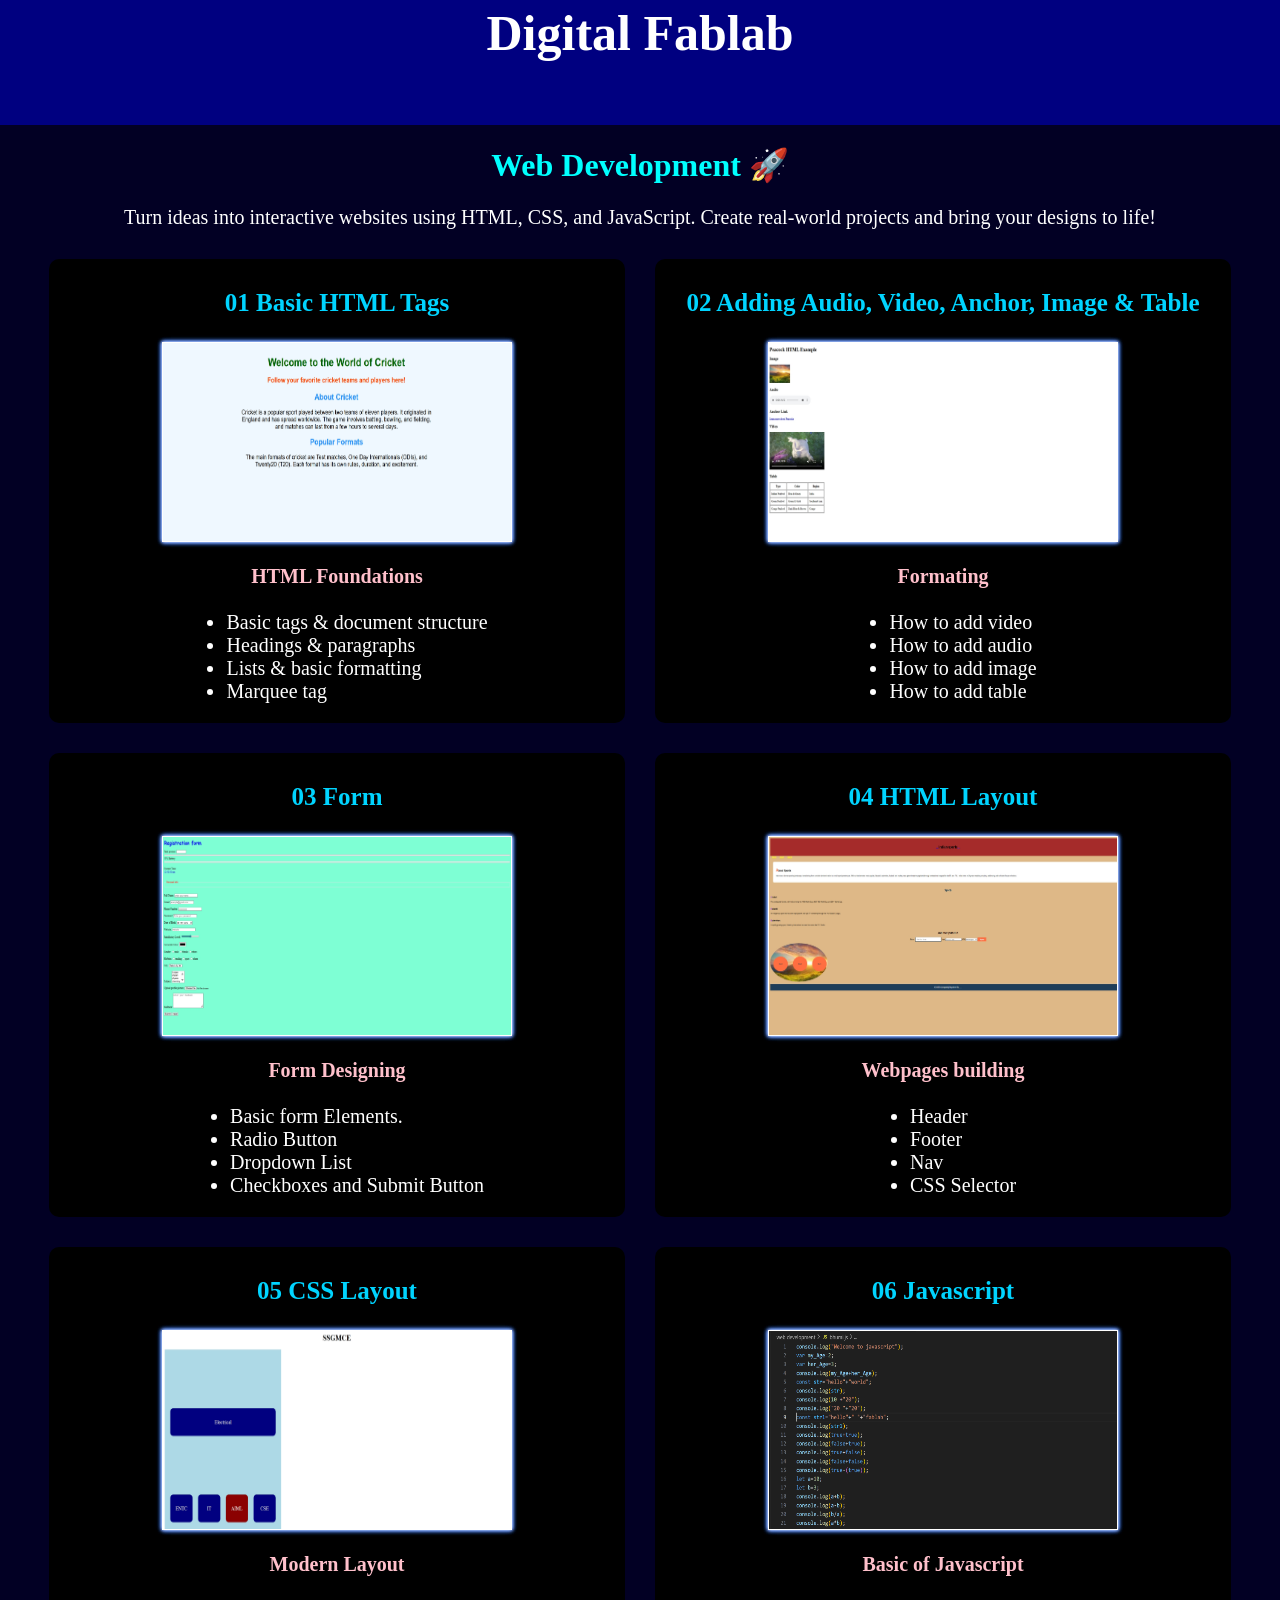
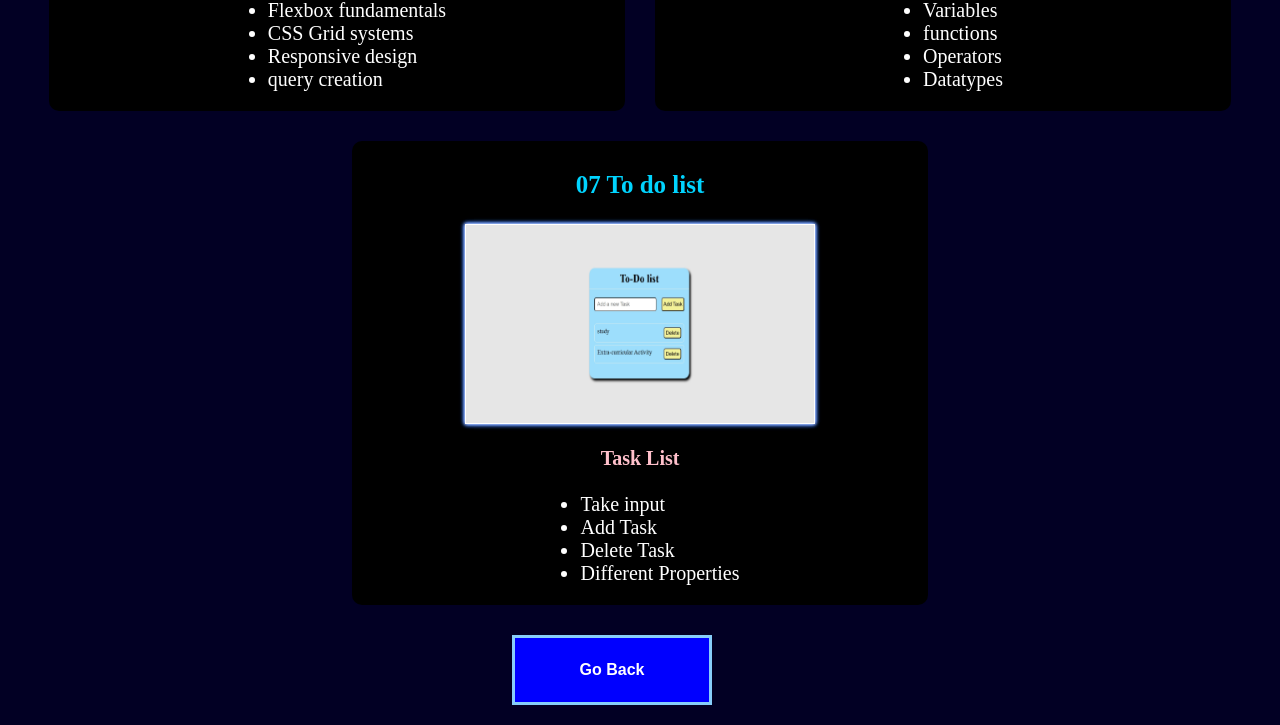
==== mywebsec.html @ 26ac4cfe "Add files via upload" ====
<!DOCTYPE html>
<html lang="en">
<head>
  <title></title>
  <style>
        html,body{
            height: auto;
            overflow-y: auto;
            margin: 0;
            padding: 0;
        }
    </style>
  <link href="./style.css" rel="stylesheet">
</head>
<body>

  <div class="digfab">
   <h1 id="y"> Digital Fablab</h1>
  </div>



 
   <h1 id="webdev"> Web Development 🚀</h1> 
   <p class="pardev">Turn ideas into interactive websites using HTML, CSS, and JavaScript.
Create real-world projects and bring your designs to life!</p>
<div class="badabox">
  <div class="chhotobox">
    <h1>01 Basic HTML Tags</h1>
    <img src="./photos/pro1.jpeg">
    <h2>HTML Foundations</h2>
    <ul>
        
         <li>Basic tags & document structure</li>
        <li>Headings & paragraphs</li> 
        <li>Lists & basic formatting</li>
        <li>Marquee tag</li>

    </ul>

  </div>
  <div class="chhotobox">
    <h1>02 Adding Audio, Video, Anchor, Image & Table</h1>
    <img src="./photos/pro2.jpeg">
    <h2>Formating</h2>
    <ul>
        
         <li>How to add video</li>
        <li>How to add audio</li> 
        <li>How to add image</li>
        <li>How to add table</li>

    </ul>

  </div>
  <div class="chhotobox">
    <h1>03 Form</h1>
    <img src="./photos/pro3.jpeg">
    <h2>Form Designing</h2>
    <ul>
        
         <li>Basic form Elements.</li>
        <li>Radio Button</li> 
        <li>Dropdown List</li>
        <li>Checkboxes and Submit Button</li>

    </ul>
  </div>
  <div class="chhotobox">
   <h1>04 HTML Layout</h1>
    <img src="./photos/pro4.jpeg">
    <h2>Webpages building</h2>
    <ul>
        
         <li>Header</li>
        <li>Footer</li> 
        <li>Nav</li>
        <li>CSS Selector</li>

    </ul>
  </div>
  <div class="chhotobox">
    <h1>05 CSS Layout</h1>
    <img src="./photos/pro5.jpeg">
    <h2>Modern Layout</h2>
    <ul>
        <li>Flexbox fundamentals</li>
          <li>CSS Grid systems</li>
          <li> Responsive design</li>
           <li> query creation</li>

    </ul>
  </div>
  <div class="chhotobox"><h1>06 Javascript</h1>
    <img src="./photos/pro6.png">
    <h2>Basic of Javascript</h2>
    <ul>
        
         <li>Variables</li>
        <li>functions</li> 
        <li>Operators</li>
        <li>Datatypes</li>

    </ul></div>
  <div class="chhotobox">
    <h1>07 To do list</h1>
    <img src="./photos/pro7.jpeg">
    <h2>Task List</h2>
    <ul>
        
         <li>Take input</li>
        <li>Add Task</li> 
        <li>Delete Task</li>
        <li>Different Properties</li>

    </ul>
  </div>
</div>



  <button class="goBackBtn" onclick="history.back()">Go Back</button>
  <script src="./script.js"></script>

</body>
</html>
---- style.css ----
*{
    font-family: Poppins;
}


body {

    align-items: center;
    justify-content: center;
    background-color:#020024;
    height: auto;

}
  

.welcome{
    height: 100%;
    width: 100%;
    margin-bottom: 30px;
}
 #welcome-text{
    font-size: 70px;
    font-weight: 900;
    text-align:center ;
    background: linear-gradient(to right, red, blue);
    color: transparent;
    -webkit-background-clip: text;
    -webkit-text-fill-color: transparent;
    transition: all 0.5s ease;
    transform: translateY(-30px);

 }
 #welcome-text{
    animation: twirlIn 1.5s ease-out forwards;

 }
 #welcome-text{
    transform: scale(1.05);
 }

@keyframes twirlIn {
    0%{
        opacity:0;
        transform:rotate(-180deg)scale(0.5);
    }
    60%{
        transform:rotate(15deg)scale(1.05);
    }
    100%{
        opacity:1;
        transform:rotate(0deg)scale(1);
    }
    
}


h2{
    color: white;
    text-align: center;
    margin-top:4px;
    font-size: 32px;
}


@keyframes anime {
    100%{
        text-shadow: 0 0 60px rgba(21, 0 ,255, 0.457);
    }
}

.btnsec{
    display: flex;
    justify-content: center;
    align-items: center;
    align-content: center;
    gap: 50%;
}
.btn{
    margin-top: 9px;
    padding: 10px 20px;
    background-color:blue;
    font-weight: 600;
    color: #fff;
    transition: all ease 0.2s;
    font-family: sans-serif;
    font-size: 1rem;
    cursor: pointer;
    border:0.2rem solid lightskyblue ;
}
.btn:active{
    scale: 0.9;
}
.btnsec button:hover{
    border:0.1rem solid white;
    background-color: transparent;
   
    box-shadow:
     0 0 .2rem #fff, inset 0 0 0.2rem #fff ,0 0 2rem #3877FF,
     inset 0 0 0.3rem #fff, inset 0 0 0.2rem #fff ,0 0 .4rem #3877FF,
     0 0 .4rem #3877FF , inset 0 0 .4rem #3877FF ;
}
html{
    scroll-behavior: smooth;
    
}
.home-box{
    max-width:1200px;
    background: #111;
    padding: 0px;
    border-radius: 10px;
    box-shadow: 0 0 25px rgba(0, 170, 255, 0.3 );
    margin-top: 0;
    margin-bottom:-20px;
    height: fit-content;
    margin-left: 9px;
    margin-right: 9px;

}


.navbar{
    display: flex;
    justify-content:left;
    align-items: flex-start;
    padding:15px 50px;
    background-color: #070443;
    color: white;
    border-radius: 12px;
    box-shadow: 0 4px 15px rgba(0, 0, 0 ,0.3);
}
.navbar a{
    color: #fff;
    text-decoration: none;
    margin-left: 20px;
    font-weight: 600;
    transition: 0.3s;
    font-size: 20px; 
    position: relative;
    
}
.navbar a:hover{
    color: #00ffff;
    transform: scale(1.1);
}
.navbar a::after{
    content: "";
    position: absolute;
    background: #fff;
    width: 100%;
    height: .1rem;
    left: 0;
    bottom: -5px;
    transform: scaleX(0);
    transform-origin: bottom right;
    transition: transform 0.5s;
}
.navbar a:hover::after{
    transform: scaleX(1);
    transform-origin:bottom left ;
}


#msite{
    display: none;
}
.container{
    min-height: 100vh;
    width: 98%;
    display: flex;
    flex-direction: row-reverse;
    margin-left: 10px;
    margin-right: 20px;
    margin-bottom: 0%;
    
    
}
.left,.right{
    height:90vh;
    display: flex;
    align-items: center;
    flex-direction: row-reverse;
}
.left{
  background-color: #020024; 
   width:80%;
   padding-left: 3rem;
}
.right{
    background-color: darkblue;
   width:80%
}
.icons{
    color: #bbb;
    font-size:1.7rem;
    display: flex;
    flex-direction: column;
    justify-content: center;
    align-items: center;
    gap: 3rem;
    
}


.icons:hover{
    color: #00f0ff;
}
.icons .fa-brands:hover{
    cursor: pointer;
    color:blue;
    background-color: transparent;
}
#main{
    font-size: 80px;
    font-weight: 900;
    background: linear-gradient(to right, red, blue);
    color: transparent;
    -webkit-background-clip: text;
    -webkit-text-fill-color: transparent;
    text-shadow: 0 0 60px rgba(255,0,0,0.457);
    animation: anime 1s infinite alternate;
}
.content {
    margin-left:4rem ;
    display: flex;
    justify-content: right;
    flex-direction: column;
    align-items: flex-start;
    margin-bottom:0;
    padding: 0;
    margin-top: 0;
    line-height: 0.7;
    margin-right:25%;
}
#texthello{
    font-size: 40px;
    color:lightskyblue;
    animation: floatGlow 1s infinite ease-in-out;
}
@keyframes floatGlow{
    0%{
        transform: translateY(0);
        text-shadow: 0 0 5px #00f0ff;
    }
    50%{
       transform: translateY(-15px);
        text-shadow: 0 0 15px #00f0ff; 
    }
    100%{
        transform: translateY(0);
        text-shadow: 0 0 5px #00f0ff;
    }
}

#nametext{
    color: #fff;
    font-size: 1.1rem;
    line-height: 1.8rem;

}
.btncont{
    display: flex;
    flex-direction: row;
    justify-content: space-between;
    margin-right: 32px;
}


.right{
    display: flex;
    background: linear-gradient( to left, navy , #262525 70%);
    width: 30%;

}
.design .circle{
  aspect-ratio: 1;
  position: absolute;
  border-radius: 50%;
  top:55%;
  left: 72%;
  transform: translate(-50%,-50%);
}
.circle:nth-child(1){
    background:linear-gradient(90deg, transparent 36%, #262525 74%);
    width: 30rem;


}
.circle:nth-child(2){
    background-image:url("./photos/images.jpg");
    width : 22rem;
    background-size: 100%;
    background-repeat: no-repeat;
    border:0.1rem solid white;
    box-shadow:
     0 0 1rem #fff, inset 0 0 1rem #fff ,0 0 2rem #3877FF,
     inset 0 0 1rem #fff, inset 0 0 1rem #fff ,0 0 2rem #3877FF,
     0 0 4rem #3877FF , inset 0 0 4rem #3877FF ;
    
}
.my h2{
    color: #ff69b4;
}
.about-box{
    max-width: 1000px;
    margin: auto;
    background: #111;
    padding: 40px;
    border-radius: 20px;
    box-shadow: 0 0 25px rgba(0, 170, 255, 0.3 );

}
#about{
    padding: 50px;
}
#abt{
    color: aqua;
    text-align: center;
    font-size: 40px;
    margin-bottom: 30px;
}
.flx{
    display: flex;
    align-items: flex-start;
    justify-content: space-between;
    flex-wrap: wrap;
    gap: 10px;
    flex-direction: row;
    width: 100%;
}
.my{
    flex: 1;
    color: #fff;
    text-align: left;
    display: flex;
    align-items: flex-start;
    flex-direction: column;
    width:80%;
}
.avif{
    flex: 1;
    display: flex;
    justify-content: flex-start;
    width: 20%;
}
.avif img{
    width: 300px;
    height:300px ;
    border-radius: 50%;
    object-fit: cover;
    border: 5px solid #00aaff;
    box-shadow: 
    0 0 20px #00aaff
    0 0 40px rgba(0, 170, 255, 0.5);
    margin-top: 2px;
    margin-left: 40px;

}
.avif img:hover{
     border:0.1rem solid white;
    box-shadow:
     0 0 .2rem #fff, inset 0 0 0.2rem #fff ,0 0 2rem #3877FF,
     inset 0 0 0.3rem #fff, inset 0 0 0.2rem #fff ,0 0 .4rem #3877FF,
     0 0 .4rem #3877FF , inset 0 0 .4rem #3877FF ;
}
.skill10{
    text-align: start;
}
.skill10 button{
    color: #fff;
    background-color: navy;
    font-size: 15px;
    border-color: lightskyblue;
}
.skill10 button:hover{
    border:0.1rem solid white;
    background-color: transparent;
   
    box-shadow:
     0 0 .2rem #fff, inset 0 0 0.2rem #fff ,0 0 2rem #3877FF,
     inset 0 0 0.3rem #fff, inset 0 0 0.2rem #fff ,0 0 .4rem #3877FF,
     0 0 .4rem #3877FF , inset 0 0 .4rem #3877FF ;
}
    
    




.edu-box{

    max-width: 1000px;
    margin: auto;
    background: #111;
    padding: 40px;
    border-radius: 20px;
    box-shadow: 0 0 25px rgba(0, 170, 255, 0.3 );
    display: flex;
    flex-direction: column;

}
#education{
    color: white;
}
.year{
    color: pink;
    margin-top: 2rem;
}
.content p{
    color: #fff;
    margin-top: .5rem;
}
.content h3{
    color: #00ffff;
}
.edu{
    color: #00ffff;
}

.pro-box{
    max-width: 1000px;
    margin: auto;
    background: #111;
    padding: 40px;
    border-radius: 20px;
    box-shadow: 0 0 25px rgba(0, 170, 255, 0.3 );
    display: flex;
    flex-direction:column;


}
.mod-box{
    display: flex;
    flex-direction: row;
    flex-wrap: wrap;
    gap: 30px;
    justify-content: center;
    border-color: lightskyblue;

}
.probox h2{
    color:#ff69b4;
}
.probox p{
    color: #bbb;
    text-align: start;
}
.probox h3{
    color: #00aaff;
}
#mp{
    color: #00f0ff;
    text-align: center;
    margin-bottom: 40px;
}
.probox{
    border-radius: 8px;
    padding: 15px;
    width: 250px;
    text-align: center;
    transition: transform 0.3s , box-shadow 0.3s;
    border:0.1rem solid white;
   
}
.probox:hover{
    border:0.1rem solid white;
   
    box-shadow:
     0 0 .5rem #fff, inset 0 0 0.5rem #fff ,0 0 1rem #3877FF,
     inset 0 0 0.5rem #fff, inset 0 0 0.5rem #fff ,0 0 1rem #3877FF,
     0 0 2rem #3877FF , inset 0 0 2rem #3877FF ;
}
.probox img{
    width: 100%;
    height: 120px;
    object-fit: cover;
    border-radius: 10px;
    border-color: lightskyblue;
    margin-bottom: 10px;
}
.box{
    display: flex;
    flex-direction: column;
    gap: 20px;
    
}

.edu-content{
    border-radius: 8px;
    padding: 15px;
    width: 90%;
    text-align: center;
    transition: transform 0.3s , box-shadow 0.3s;
    border:0.1rem solid white;
    
   
}
.edu-content:hover{
    border:0.1rem solid white;
   
    box-shadow:
     0 0 .5rem #fff, inset 0 0 0.5rem #fff ,0 0 1rem #3877FF,
     inset 0 0 0.5rem #fff, inset 0 0 0.5rem #fff ,0 0 1rem #3877FF,
     0 0 2rem #3877FF , inset 0 0 2rem #3877FF ;
}

.mod {
    max-width: 1000px;
    margin: auto;
    background: #111;
    padding: 40px;
    border-radius: 20px;
    box-shadow: 0 0 25px rgba(0, 170, 255, 0.3 );
    display: flex;
    flex-direction:column;
    align-items: center;
    justify-content: center;
}
.btnres{
   margin-top: 9px;
    padding: 10px 20px;
    background-color:blue;
    font-weight: 600;
    color: #fff;
    transition: all ease 0.2s;
    font-family: sans-serif;
    font-size: 1rem;
    cursor: pointer;
    border:0.2rem solid lightskyblue ;
    height: 15px;
    margin-right: 16px;
    margin-left: 16px;
}
.btnres:hover{
    background-color: transparent;
    color: pink;
    border-color: lightskyblue;
    background-color: transparent;
}


.mod h1{
    color: #00ffff;
    font-size: 35px;
}
.mod .line{
    display: flex;
    gap: 40px;
    margin-top: 22px;
    margin-left: 30px;
    margin-right: 30px;
}
.modhead{
    display: flex;
    align-items: center;
    justify-content: center;
}
.boxs{
     border-radius: 8px;
    padding: 15px;
    width: 250px;
    text-align: center;
    transition: transform 0.3s , box-shadow 0.3s;
    border:0.1rem solid white;
    display: flex;
    flex-direction:column;
    align-items: center;
    justify-content: center;

}
.boxs img{
    width: 100%;
    height: 120px;
    object-fit: cover;
    border-radius: 10px;
    border-color: lightskyblue;
    margin-bottom: 10px;
}
.boxs:hover{
     border:0.1rem solid white;
   
    box-shadow:
     0 0 .5rem #fff, inset 0 0 0.5rem #fff ,0 0 1rem #3877FF,
     inset 0 0 0.5rem #fff, inset 0 0 0.5rem #fff ,0 0 1rem #3877FF,
     0 0 2rem #3877FF , inset 0 0 2rem #3877FF ;

}
.boxs h2{
    color: white;
    font-size: 20px;
}

.message{
     max-width: 1000px;
    margin: auto;
    background: #111;
    padding: 40px;
    border-radius: 20px;
    box-shadow: 0 0 25px rgba(0, 170, 255, 0.3 );
    display: flex;
    flex-direction:column;
    align-items: center;
    justify-content: center;

}

.message h2{
    color: #00ffff;

}
.message h3{
    color: white;
    font-size: 20px;
    margin-top:0;
}
.message input{
    margin-bottom: 3px;
    width: 300px;
    height:35px;
}
.message textarea{
    width: 600px;
    height: 80px;
}
.message input:hover{
    border:0.1rem solid white;
    box-shadow:
     0 0 0.3rem #fff, inset 0 0 0.5rem #fff ,0 0 0.5rem #3877FF,
     inset 0 0 0.3rem #fff, inset 0 0 0.3rem #fff ,0 0 .5rem #3877FF,
     0 0 .5rem #3877FF , inset 0 0 .5rem #3877FF ;
}
.message textarea:hover{
    border:0.1rem solid white;
    box-shadow:
     0 0 0.3rem #fff, inset 0 0 0.5rem #fff ,0 0 0.5rem #3877FF,
     inset 0 0 0.3rem #fff, inset 0 0 0.3rem #fff ,0 0 .5rem #3877FF,
     0 0 .5rem #3877FF , inset 0 0 .5rem #3877FF ;
}
.subbtn{
    display: flex;
    gap:10px;
}
.subbtn input{
    padding: 5px 12px;
    font-size: 12px;
    border-radius: 5px;
    cursor: pointer;
}
.subbtn input[type="submit"]{
    background-color:#121038;
    color: aliceblue;
    font-size: 20px;
    border-color: lightskyblue;
}
.subbtn input[type="reset"]{
    background-color: #121038;
    color: aliceblue;
    font-size: 20px;
    border-color: lightskyblue;
}
.subbtn input:hover{
    background-color: #111;
}
.subbtn input:hover{
    background-color: #111;
}
.desec{
    max-width: 1000px;
    margin: auto;
    background: #111;
    padding: 40px;
    border-radius: 20px;
    box-shadow: 0 0 25px rgba(0, 170, 255, 0.3 );
    display: flex;
    flex-direction:column;
    align-items: center;
    justify-content: center;
    margin-top: 20px;
    margin-bottom: 20px;

}
.declar{margin-top: 9px;
    padding: 10px 20px;
    background-color:blue;
    font-weight: 600;
    color: #fff;
    transition: all ease 0.2s;
    font-family: sans-serif;
    font-size: 1rem;
    cursor: pointer;
    border:0.2rem solid lightskyblue ;
    height: 15px;
    margin-right: 16px;
    margin-left: 16px;
}
.declar:hover{
    background-color: transparent;
    color: pink;
    border-color: lightskyblue;
    background-color: transparent;
}



.footer {
  background: linear-gradient(135deg, #000000, #020024, #090979);
  color: white;
  padding: 60px 20px 20px;
  margin-top: 50px;
}

/* 🔥 Main layout */
.footer-container {
  display: flex;
  justify-content: space-between;
  flex-wrap: nowrap;   /* sab ek line me */
  gap: 40px;
}

/* 🔥 Columns */
.footer-box {
  flex: 1;
  min-width: 0;   /* important fix */
  transition: 0.3s;
}

.footer-box:hover {
  transform: translateY(-5px);
}

/* 🔹 Headings */
.footer-box h2 {
  font-size: 26px;
  background: linear-gradient(90deg, #00f2fe, #4facfe);
  -webkit-background-clip: text;
  -webkit-text-fill-color: transparent;
}

.footer-box h3 {
  color: #00f2fe;
  margin-bottom: 15px;
}

/* 🔹 Text */
.footer-box p {
  font-size: 14px;
  color: #ccc;
  line-height: 1.6;
}

/* 🔹 Links */
.footer-box ul {
  list-style: none;
  padding: 0;
}

.footer-box ul li {
  margin: 8px 0;
}

.footer-box ul li a {
  text-decoration: none;
  color: #aaa;
  transition: 0.3s;
}

.footer-box ul li a:hover {
  color: #00f2fe;
  padding-left: 5px;
}

/* 🔥 Icons (bade + hover) */
.social-icons i {
  font-size: 26px;   /* bada size */
  margin-right: 15px;
  transition: 0.3s;
  cursor: pointer;
}

.social-icons i:hover {
  color: #00f2fe;
  transform: scale(1.2);
}

/* 🔹 Bottom */
.footer-bottom {
  text-align: center;
  margin-top: 30px;
  border-top: 1px solid rgba(255,255,255,0.2);
  padding-top: 15px;
  font-size: 14px;
  color: #bbb;
}




.logo{
    width: 200px;
    height: 200px;
    border-radius: 50%;
    object-fit: cover;
    border: 4px solid #00d4ff;
    display: flex;
    margin-left: 40%;
    margin-right: 50%;
}
.logo img{
    width: 100%;
    height: 100%;
    object-fit: cover;
    display: block;
    margin: auto;
}
.lodoimg{
    display: flex;
    justify-content: center;
    align-items: center;
    align-content: center;
}





#webSection{
    display: none;
    padding: 40px;
    background-color: #f5f5f5;
    margin-top: 20px;
    text-align: center;
}

#webSection h1{
    color: #333;
    font-size: 32px;
}

#webSection p{
    font-size: 18px;
    color: #555;
}

.boxs h2{
    cursor: pointer;
}
.webbtnmod{
    display: flex;
    justify-content: center;
    align-items: center;
    text-align: center;
}
#exploreBtn{
     margin-top: 8px;
    padding: 10px 20px;
    background-color:blue;
    font-weight: 600;
    color: #fff;
    transition: all ease 0.2s;
    font-family: sans-serif;
    font-size: 1rem;
    cursor: pointer;
    border:0.2rem solid lightskyblue ;
    height: 15px;
    margin-right: 16px;
    margin-left: 16px;
    text-align: center;
    width: 100px;
    height: 50px;
    
}
#exploreBtn:hover{
    background-color: transparent;
    color: pink;
    border-color: lightskyblue;
    background-color: transparent;
}



#moretab{
    margin-top: 8px;
    padding: 10px 20px;
    background-color:blue;
    font-weight: 600;
    color: #fff;
    transition: all ease 0.2s;
    font-family: sans-serif;
    font-size: 1rem;
    cursor: pointer;
    border:0.2rem solid lightskyblue ;
    height: 15px;
    margin-right: 16px;
    margin-left: 16px;
    text-align: center;
    width: 100px;
    height: 50px;
    
}
#moretab:hover{
    background-color: transparent;
    color: pink;
    border-color: lightskyblue;
    background-color: transparent;
    background-color: #090979;
}
.digfab{
    background-color:navy;
    margin:0;
    height:auto;
    width: 100%;
    display: flex;
    justify-content: center;
    align-items: center;
    
}
#y{
    font-size: 50px;
    font-weight: 900;
    text-align:center ;
   background-color: white;
    color: transparent;
    -webkit-background-clip: text;
    -webkit-text-fill-color: transparent;
    transition: all 0.5s ease;
    transform: translateY(-30px);


 }
 .goBackBtn{
     margin-top: 20px;
    padding: 10px 20px;
    background-color:blue;
    font-weight: 600;
    color: #fff;
    transition: all ease 0.2s;
    font-family: sans-serif;
    font-size: 1rem;
    cursor: pointer;
    border:0.2rem solid lightskyblue ;
    height: 15px;
    margin-right: 50%;
    margin-left: 40%;
    text-align: center;
    width: 200px;
    height: 70px;
    display: flex;
    justify-content: center;
    text-align: center;
    align-items: center;
    margin-bottom: 20px;

 }
 .goBackBtn:hover{
    background-color: transparent;
    color: pink;
    border-color: lightskyblue;
    background-color: transparent;
    background-color: #090979;
 }
 #webdev{
    color: #00ffff;
    text-align: center;

 }
 .pardev{
    color: white;
    text-align: center;
    font-size: 20px;

 }





 .badabox {
  display: flex;
  flex-wrap: wrap; /* Boxes ko next line me le aayega */
  gap: 30px;       /* Boxes ke beech gap */
  justify-content: center; /* Center alignment */
  min-height: fit-content;
  flex-direction: row;
  margin-bottom: 30px;
  margin-top: 30px;
}

.chhotobox {
  flex: 0 0 45%;   /* Har box 45% width lega, 2 per line */
  height:auto;
  width: 50%;   /* Box ki height */
  background-color: black;
  color: white;
  display: flex;
  align-items: center;
  justify-content: center;
  font-size: 24px;
  border-radius: 10px;
  transition: transform 0.3s , box-shadow 0.3s;
  flex-direction: column;

}
.chhotobox img{
    width: 350px;
    height: 200px;
    box-sizing: border-box;
    border:0.1rem solid white;
    box-shadow:
     0 0 0.2rem #fff, inset 0 0 0.3rem #fff ,0 0 0.3rem #3877FF,
     inset 0 0 0.2rem #fff, inset 0 0 0.2rem #fff ,0 0 .3rem #3877FF,
     0 0 .3rem #3877FF , inset 0 0 .3rem #3877FF ;

    
}
.chhotobox h1{
    color: #00d4ff;
    font-size: 25px;
    margin-top: 30px;
    margin-bottom: 25px;
}
.chhotobox h2{
    color: pink;
    font-size:20px ;
    margin-top: 23px;
    margin-bottom: 3px;
}
.chhotobox ul{
    font-size: 20px;
}
.chhotobox:hover{
    border:0.1rem solid white;
    box-shadow:
     0 0 0.3rem #fff, inset 0 0 0.5rem #fff ,0 0 0.5rem #3877FF,
     inset 0 0 0.3rem #fff, inset 0 0 0.3rem #fff ,0 0 .5rem #3877FF,
     0 0 .5rem #3877FF , inset 0 0 .5rem #3877FF ;

}
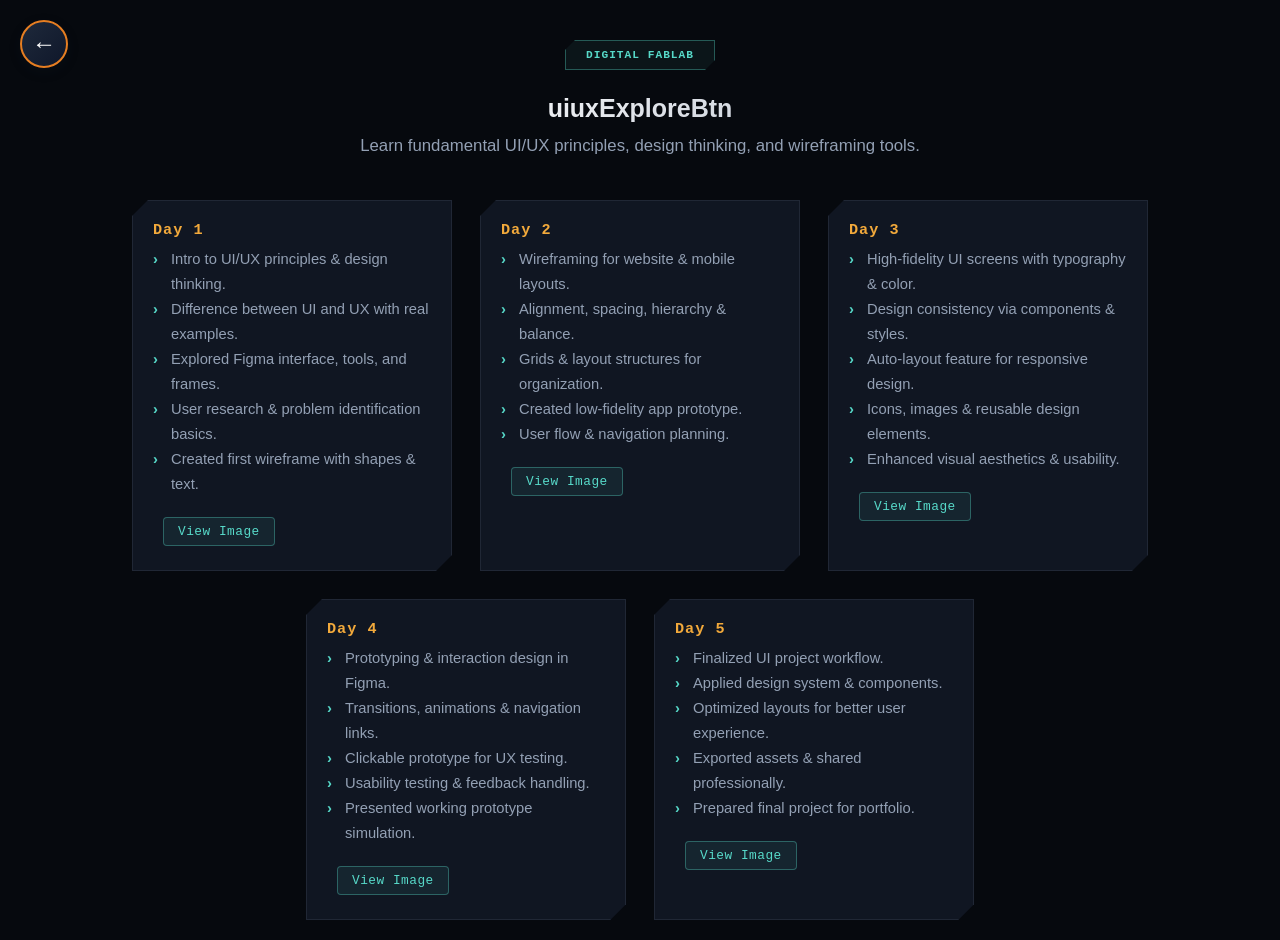
==== commit 87e969f4: "Update mywebsec.html" ====
--- a/mywebsec.html
+++ b/mywebsec.html
@@ -1,14 +1,217 @@
 <!DOCTYPE html>
 <html lang="en">
 <head>
-  <title></title>
-  <style>
-        html,body{
-            height: auto;
-            overflow-y: auto;
-            margin: 0;
-            padding: 0;
-        }
+  <meta charset="UTF-8">
+  <meta name="viewport" content="width=device-width, initial-scale=1.0">
+  <title>Digital Fablab - Web Development</title>
+  <style>.canvas-grid-bg {
+    position: fixed;
+  inset: 0;
+  z-index: -1;
+  background-image:
+    linear-gradient(var(--line) 1px, transparent 1px),
+    linear-gradient(90deg, var(--line) 1px, transparent 1px);
+  background-size: 40px 40px;
+  mask-image: radial-gradient(circle at 50% 20%, black 30%, transparent 75%);
+  -webkit-mask-image: radial-gradient(circle at 50% 20%, black 30%, transparent 75%);
+  opacity: 0.6;
+}
+
+.digfab {
+  max-width: fit-content;
+  margin: 40px auto 0;
+  padding: 8px 20px;
+  border: 1px solid rgba(87, 217, 201, 0.35);
+  background: rgba(87, 217, 201, 0.06);
+  clip-path: polygon(10px 0, 100% 0, 100% calc(100% - 10px), calc(100% - 10px) 100%, 0 100%, 0 10px);
+}
+
+.digfab #y {
+  font-family: var(--font-mono);
+  font-size: 0.70rem;
+  font-weight: 600;
+  letter-spacing: 1px;
+  color: var(--cyan);
+  text-align: center;
+  text-transform: uppercase;
+}
+
+#webdev {
+  font-family: var(--font-display);
+  font-size:25px;
+  text-align: center;
+  margin-top: 24px;
+  background: linear-gradient(135deg, #fff 30%, var(--text-dim));
+  -webkit-background-clip: text;
+  -webkit-text-fill-color: transparent;
+}
+
+.pardev {
+  text-align: center;
+  color: var(--text-dim);
+  margin-top: 10px;
+  margin-bottom: 40px;
+  font-size: 1.05rem;
+}
+
+/* Card grid */
+.badabox {
+  max-width: 1100px;
+  margin: 0 auto 50px;
+  padding: 0 24px;
+  display: flex;
+  flex-wrap: wrap;
+  justify-content: center;
+  gap: 28px;
+}
+
+.chhotobox {
+  flex: 1 1 300px;
+  max-width: 320px;
+  background: var(--panel);
+  border: 1px solid var(--line);
+  padding: 20px;
+  clip-path: polygon(16px 0, 100% 0, 100% calc(100% - 16px), calc(100% - 16px) 100%, 0 100%, 0 16px);
+  transition: transform 0.35s cubic-bezier(0.25, 1, 0.5, 1), box-shadow 0.35s ease, border-color 0.3s ease;
+}
+
+.chhotobox:hover {
+  transform: translateY(-8px);
+  border-color: var(--amber);
+  box-shadow: 0 16px 32px rgba(0, 0, 0, 0.5), 0 0 20px rgba(242, 169, 59, 0.2);
+}
+
+.chhotobox h1 {
+  font-family: var(--font-mono);
+  font-size: 0.95rem !important;
+  color: var(--amber);
+  text-align: left;
+  letter-spacing: 1px;
+  margin-bottom: 6px;
+}
+.chhotobox img{
+width: 310px;
+height: 190px;
+padding: 10px;
+display: flex;
+align-items: center;
+}
+
+/* NEW: hide image by default, only show when card has .show-img */
+.chhotobox img {
+  display: none;
+}
+.chhotobox.show-img img {
+  display: flex;
+}
+
+/* NEW: view button */
+.view-img-btn {
+  font-family: var(--font-mono);
+  font-size: 0.8rem;
+  letter-spacing: 0.5px;
+  color: var(--cyan);
+  background: rgba(87, 217, 201, 0.08);
+  border: 1px solid rgba(87, 217, 201, 0.35);
+  padding: 6px 14px;
+  cursor: pointer;
+  border-radius: 4px;
+  margin: 6px 0 4px;
+  transition: background 0.2s ease, color 0.2s ease;
+  margin-top: 20px;
+  margin-left: 10px;
+}
+.view-img-btn:hover {
+  background: var(--cyan);
+  color: #0f172a;
+}
+
+/* NEW: lightbox modal for full view */
+.img-modal-overlay {
+  display: none;
+  position: fixed;
+  inset: 0;
+  background: rgba(0, 0, 0, 0.8);
+  z-index: 10000;
+  align-items: center;
+  justify-content: center;
+}
+.img-modal-overlay.active {
+  display: flex;
+}
+.img-modal-overlay img {
+  max-width: 90vw;
+  max-height: 85vh;
+  border: 2px solid var(--amber, #f2a93b);
+  border-radius: 6px;
+}
+.img-modal-close {
+  position: absolute;
+  top: 24px;
+  right: 32px;
+  width: 40px;
+  height: 40px;
+  border-radius: 50%;
+  background: #1e293b;
+  color: #fff;
+  border: 2px solid #e67e22;
+  font-size: 1.3rem;
+  display: flex;
+  align-items: center;
+  justify-content: center;
+  cursor: pointer;
+}
+
+.chhotobox ul {
+  list-style: none;
+  padding: 0;
+  margin-top: 8px;
+}
+
+.chhotobox ul li {
+  position: relative;
+  padding-left: 18px;
+  color: var(--text-dim);
+  font-size: 0.92rem;
+  line-height: 1.7;
+}
+
+.chhotobox ul li::before {
+  content: '›';
+  position: absolute;
+  left: 0;
+  color: var(--cyan);
+  font-weight: 700;
+}
+
+/* Image placeholder frame */
+.image-placeholder-frame {
+  border: 1px dashed rgba(148, 163, 184, 0.3);
+  background: var(--panel-2);
+  display: flex;
+  align-items: center;
+  justify-content: center;
+  border-radius: 4px;
+}
+
+.placeholder-text {
+  font-family: var(--font-mono);
+  font-size: 0.8rem;
+  color: var(--text-dim);
+  letter-spacing: 0.5px;
+}
+
+
+
+/* Go back button placement */
+.goBackBtn {
+  display: block;
+  margin: 0 auto 60px;
+}
+h1{
+  font-size: 25px;
+}
+    
     </style>
   <link href="./style.css" rel="stylesheet">
 </head>
@@ -21,106 +224,144 @@
 
 
  
-   <h1 id="webdev"> Web Development 🚀</h1> 
-   <p class="pardev">Turn ideas into interactive websites using HTML, CSS, and JavaScript.
-Create real-world projects and bring your designs to life!</p>
+   <h1 id="webdev"> uiuxExploreBtn</h1> 
+   <p class="pardev">Learn fundamental UI/UX principles, design thinking, and wireframing tools.</p>
 <div class="badabox">
   <div class="chhotobox">
-    <h1>01 Basic HTML Tags</h1>
-    <img src="./photos/pro1.jpeg">
-    <h2>HTML Foundations</h2>
+    <h1>Day 1</h1>
+    
+    <img src="./uiux1.jpeg">
+   
     <ul>
         
-         <li>Basic tags & document structure</li>
-        <li>Headings & paragraphs</li> 
-        <li>Lists & basic formatting</li>
-        <li>Marquee tag</li>
-
-    </ul>
-
-  </div>
-  <div class="chhotobox">
-    <h1>02 Adding Audio, Video, Anchor, Image & Table</h1>
-    <img src="./photos/pro2.jpeg">
-    <h2>Formating</h2>
+        <li>Intro to UI/UX principles & design thinking.</li>
+        <li>Difference between UI and UX with real examples.</li>
+        <li>Explored Figma interface, tools, and frames.</li>
+        <li>User research & problem identification basics.</li>
+        <li>Created first wireframe with shapes & text.</li>
+    </ul>
+    <button class="view-img-btn" onclick="openImgModal('./uiux1.jpeg')">View Image</button>
+
+  </div>
+  <div class="chhotobox">
+    <h1>Day 2</h1>
+   
+    <img src="./uiux2.jpeg">
+    
     <ul>
         
-         <li>How to add video</li>
-        <li>How to add audio</li> 
-        <li>How to add image</li>
-        <li>How to add table</li>
-
-    </ul>
-
-  </div>
-  <div class="chhotobox">
-    <h1>03 Form</h1>
-    <img src="./photos/pro3.jpeg">
-    <h2>Form Designing</h2>
+          <li>Wireframing for website & mobile layouts.</li>
+        <li>Alignment, spacing, hierarchy & balance.</li>
+        <li>Grids & layout structures for organization.</li>
+        <li>Created low-fidelity app prototype.</li>
+        <li>User flow & navigation planning.</li>
+
+    </ul>
+    <button class="view-img-btn" onclick="openImgModal('./uiux2.jpeg')">View Image</button>
+
+  </div>
+  <div class="chhotobox">
+    <h1>Day 3</h1>
+    
+    <img src="./uiux3.jpeg">
+    
     <ul>
         
-         <li>Basic form Elements.</li>
-        <li>Radio Button</li> 
-        <li>Dropdown List</li>
-        <li>Checkboxes and Submit Button</li>
-
-    </ul>
-  </div>
-  <div class="chhotobox">
-   <h1>04 HTML Layout</h1>
-    <img src="./photos/pro4.jpeg">
-    <h2>Webpages building</h2>
+         <li>High-fidelity UI screens with typography & color.</li>
+        <li>Design consistency via components & styles.</li>
+        <li>Auto-layout feature for responsive design.</li>
+        <li>Icons, images & reusable design elements.</li>
+        <li>Enhanced visual aesthetics & usability.</li>
+
+    </ul>
+   <button class="view-img-btn" onclick="openImgModal('./uiux3.jpeg')">View Image</button>
+  </div>
+  <div class="chhotobox">
+   <h1>Day 4</h1>
+    
+    <img src="./uiux4.jpeg">
+    
     <ul>
         
-         <li>Header</li>
-        <li>Footer</li> 
-        <li>Nav</li>
-        <li>CSS Selector</li>
-
-    </ul>
-  </div>
-  <div class="chhotobox">
-    <h1>05 CSS Layout</h1>
-    <img src="./photos/pro5.jpeg">
-    <h2>Modern Layout</h2>
-    <ul>
-        <li>Flexbox fundamentals</li>
-          <li>CSS Grid systems</li>
-          <li> Responsive design</li>
-           <li> query creation</li>
-
-    </ul>
-  </div>
-  <div class="chhotobox"><h1>06 Javascript</h1>
-    <img src="./photos/pro6.png">
-    <h2>Basic of Javascript</h2>
-    <ul>
-        
-         <li>Variables</li>
-        <li>functions</li> 
-        <li>Operators</li>
-        <li>Datatypes</li>
-
-    </ul></div>
-  <div class="chhotobox">
-    <h1>07 To do list</h1>
-    <img src="./photos/pro7.jpeg">
-    <h2>Task List</h2>
-    <ul>
-        
-         <li>Take input</li>
-        <li>Add Task</li> 
-        <li>Delete Task</li>
-        <li>Different Properties</li>
-
-    </ul>
-  </div>
+        <li>Prototyping & interaction design in Figma.</li>
+        <li>Transitions, animations & navigation links.</li>
+        <li>Clickable prototype for UX testing.</li>
+        <li>Usability testing & feedback handling.</li>
+        <li>Presented working prototype simulation.</li>
+
+    </ul>
+    <button class="view-img-btn" onclick="openImgModal('./uiux4.jpeg')">View Image</button>
+  </div>
+  <div class="chhotobox">
+    <h1>Day 5</h1>
+   
+    <img src="./uiux5.png">
+   
+    <ul>
+       <li>Finalized UI project workflow.</li>
+        <li>Applied design system & components.</li>
+        <li>Optimized layouts for better user experience.</li>
+        <li>Exported assets & shared professionally.</li>
+        <li>Prepared final project for portfolio.</li>
+
+    </ul>
+    <button class="view-img-btn" onclick="openImgModal('./uiux5.jpeg')">View Image</button>
+  </div>
+ 
 </div>
 
-
-
-  <button class="goBackBtn" onclick="history.back()">Go Back</button>
+<!-- NEW: modal overlay used to show the full image on click -->
+<div class="img-modal-overlay" id="imgModalOverlay" onclick="closeImgModal(event)">
+  <div class="img-modal-close" onclick="closeImgModal(event)">&times;</div>
+  <img id="imgModalImage" src="" alt="Preview">
+</div>
+
+  
   <script src="./script.js"></script>
+  <script>
+    // NEW: open/close logic for the image lightbox
+    function openImgModal(src) {
+      const overlay = document.getElementById('imgModalOverlay');
+      const img = document.getElementById('imgModalImage');
+      img.src = src;
+      overlay.classList.add('active');
+    }
+    function closeImgModal(e) {
+      // close when clicking the overlay background or the close button
+      if (e.target.id === 'imgModalOverlay' || e.target.classList.contains('img-modal-close')) {
+        document.getElementById('imgModalOverlay').classList.remove('active');
+      }
+    }
+  </script>
+
+  
+<!-- Perfect Redirection Back Arrow Button -->
+<a href="index.html#modules" style="
+    position: fixed;
+    top: 20px;
+    left: 20px;
+    width: 48px;
+    height: 48px;
+    background: linear-gradient(135deg, #1e293b, #0f172a);
+    color: #ffffff;
+    border-radius: 50%;
+    display: flex;
+    align-items: center;
+    justify-content: center;
+    text-decoration: none;
+    font-size: 1.5rem;
+    box-shadow: 0 4px 12px rgba(15, 23, 42, 0.2);
+    z-index: 9999;
+    border: 2px solid #e67e22;
+    transition: all 0.3s cubic-bezier(0.4, 0, 0.2, 1);
+" 
+onmouseover="this.style.transform='scale(1.1)'; this.style.background='linear-gradient(135deg, #e67e22, #d35400)'; this.style.boxShadow='0 6px 18px rgba(230, 126, 34, 0.4)'; this.style.borderColor='#ffffff';" 
+onmouseout="this.style.transform='scale(1)'; this.style.background='linear-gradient(135deg, #1e293b, #0f172a)'; this.style.boxShadow='0 4px 12px rgba(15, 23, 42, 0.2)'; this.style.borderColor='#e67e22';">
+    &#8592;
+</a>
+
+
+
 
 </body>
-</html>+</html>
--- a/style.css
+++ b/style.css
@@ -1,1036 +1,967 @@
-*{
-    font-family: Poppins;
-}
-
+@import url('https://googleapis.com');
+
+:root {
+  --ink: #06090e;
+  --ink-soft: #0b0f17;
+  --panel: #101622;
+  --panel-2: #161f30;
+  --line: rgba(148, 163, 184, 0.12);
+  --amber: #f2a93b;
+  --cyan: #57d9c9;
+  --pink: #ff8fc7;
+  --text: #eaeef4;
+  --text-dim: #93a0b4;
+  
+  --font-display: 'Space Grotesk', sans-serif;
+  --font-body: 'Inter', sans-serif;
+  --font-mono: 'JetBrains Mono', monospace;
+}
+
+* {
+  margin: 0;
+  padding: 0;
+  box-sizing: border-box;
+}
+
+
+html {
+  scroll-behavior: smooth;
+  background-color: var(--ink);
+}
 
 body {
-
-    align-items: center;
-    justify-content: center;
-    background-color:#020024;
-    height: auto;
-
-}
+  color: var(--text);
+  font-family: var(--font-body);
+  min-height: 100vh;
+}
+body.stop-scrolling {
+  overflow: hidden;
+}
+
+/* Welcome screen hatne par content dikhane ke liye transitions */
+#welcome-screen.fade-out {
+  opacity: 0;
+  visibility: hidden;
+}
+
+/* ------------------ Updated 10/10 Welcome Screen ------------------ */
+.welcome-screen {
+  min-height: 100vh;
+  display: flex;
+  align-items: center;
+  justify-content: center;
+  background: radial-gradient(circle at center, #0f172a 0%, var(--ink) 100%);
+  position: relative;
+  overflow: hidden;
+  padding: 20px;
+  perspective: 500px; 
+}
+
+/* ------------------ Updated 10/10 Animated 3D Grid ------------------ */
+.matrix-grid-overlay {
+  position: absolute;
+  width: 300%;  
+  height: 300%;
+  top: -100%;
+  left: -100%;
   
-
-.welcome{
-    height: 100%;
-    width: 100%;
-    margin-bottom: 30px;
-}
- #welcome-text{
-    font-size: 70px;
-    font-weight: 900;
-    text-align:center ;
-    background: linear-gradient(to right, red, blue);
-    color: transparent;
-    -webkit-background-clip: text;
-    -webkit-text-fill-color: transparent;
-    transition: all 0.5s ease;
-    transform: translateY(-30px);
-
- }
- #welcome-text{
-    animation: twirlIn 1.5s ease-out forwards;
-
- }
- #welcome-text{
-    transform: scale(1.05);
- }
-
-@keyframes twirlIn {
-    0%{
-        opacity:0;
-        transform:rotate(-180deg)scale(0.5);
-    }
-    60%{
-        transform:rotate(15deg)scale(1.05);
-    }
-    100%{
-        opacity:1;
-        transform:rotate(0deg)scale(1);
-    }
-    
-}
-
-
-h2{
-    color: white;
-    text-align: center;
-    margin-top:4px;
-    font-size: 32px;
-}
-
-
-@keyframes anime {
-    100%{
-        text-shadow: 0 0 60px rgba(21, 0 ,255, 0.457);
-    }
-}
-
-.btnsec{
-    display: flex;
-    justify-content: center;
-    align-items: center;
-    align-content: center;
-    gap: 50%;
-}
-.btn{
-    margin-top: 9px;
-    padding: 10px 20px;
-    background-color:blue;
-    font-weight: 600;
-    color: #fff;
-    transition: all ease 0.2s;
-    font-family: sans-serif;
-    font-size: 1rem;
-    cursor: pointer;
-    border:0.2rem solid lightskyblue ;
-}
-.btn:active{
-    scale: 0.9;
-}
-.btnsec button:hover{
-    border:0.1rem solid white;
-    background-color: transparent;
+  
+  background-image: 
+    linear-gradient(var(--line) 1.5px, transparent 1.5px), 
+    linear-gradient(90deg, var(--line) 1.5px, transparent 1.5px);
+  background-size: 50px 50px; 
+  
+ 
+  transform: rotateX(75deg);
+  transform-origin: center center;
+  
+ 
+  mask-image: radial-gradient(circle at center, black 25%, transparent 70%);
+  -webkit-mask-image: radial-gradient(circle at center, black 25%, transparent 70%);
+  
+ 
+  animation: gridDrive 10s linear infinite;
+  opacity: 0.7;
+}
+
+/* ------------------ Seamless Grid Animation ------------------ */
+@keyframes gridDrive {
+  0% {
+    background-position: 0 0; 
+  }
+  100% {
    
-    box-shadow:
-     0 0 .2rem #fff, inset 0 0 0.2rem #fff ,0 0 2rem #3877FF,
-     inset 0 0 0.3rem #fff, inset 0 0 0.2rem #fff ,0 0 .4rem #3877FF,
-     0 0 .4rem #3877FF , inset 0 0 .4rem #3877FF ;
-}
-html{
-    scroll-behavior: smooth;
-    
-}
-.home-box{
-    max-width:1200px;
-    background: #111;
-    padding: 0px;
-    border-radius: 10px;
-    box-shadow: 0 0 25px rgba(0, 170, 255, 0.3 );
-    margin-top: 0;
-    margin-bottom:-20px;
-    height: fit-content;
-    margin-left: 9px;
-    margin-right: 9px;
-
-}
-
-
-.navbar{
-    display: flex;
-    justify-content:left;
-    align-items: flex-start;
-    padding:15px 50px;
-    background-color: #070443;
-    color: white;
-    border-radius: 12px;
-    box-shadow: 0 4px 15px rgba(0, 0, 0 ,0.3);
-}
-.navbar a{
-    color: #fff;
-    text-decoration: none;
-    margin-left: 20px;
-    font-weight: 600;
-    transition: 0.3s;
-    font-size: 20px; 
-    position: relative;
-    
-}
-.navbar a:hover{
-    color: #00ffff;
-    transform: scale(1.1);
-}
-.navbar a::after{
-    content: "";
-    position: absolute;
-    background: #fff;
-    width: 100%;
-    height: .1rem;
-    left: 0;
-    bottom: -5px;
-    transform: scaleX(0);
-    transform-origin: bottom right;
-    transition: transform 0.5s;
-}
-.navbar a:hover::after{
-    transform: scaleX(1);
-    transform-origin:bottom left ;
-}
-
-
-#msite{
-    display: none;
-}
-.container{
-    min-height: 100vh;
-    width: 98%;
-    display: flex;
-    flex-direction: row-reverse;
-    margin-left: 10px;
-    margin-right: 20px;
-    margin-bottom: 0%;
-    
-    
-}
-.left,.right{
-    height:90vh;
-    display: flex;
-    align-items: center;
-    flex-direction: row-reverse;
-}
-.left{
-  background-color: #020024; 
-   width:80%;
-   padding-left: 3rem;
-}
-.right{
-    background-color: darkblue;
-   width:80%
-}
-.icons{
-    color: #bbb;
-    font-size:1.7rem;
-    display: flex;
-    flex-direction: column;
-    justify-content: center;
-    align-items: center;
-    gap: 3rem;
-    
-}
-
-
-.icons:hover{
-    color: #00f0ff;
-}
-.icons .fa-brands:hover{
-    cursor: pointer;
-    color:blue;
-    background-color: transparent;
-}
-#main{
-    font-size: 80px;
-    font-weight: 900;
-    background: linear-gradient(to right, red, blue);
-    color: transparent;
-    -webkit-background-clip: text;
-    -webkit-text-fill-color: transparent;
-    text-shadow: 0 0 60px rgba(255,0,0,0.457);
-    animation: anime 1s infinite alternate;
-}
-.content {
-    margin-left:4rem ;
-    display: flex;
-    justify-content: right;
-    flex-direction: column;
-    align-items: flex-start;
-    margin-bottom:0;
-    padding: 0;
-    margin-top: 0;
-    line-height: 0.7;
-    margin-right:25%;
-}
-#texthello{
-    font-size: 40px;
-    color:lightskyblue;
-    animation: floatGlow 1s infinite ease-in-out;
-}
-@keyframes floatGlow{
-    0%{
-        transform: translateY(0);
-        text-shadow: 0 0 5px #00f0ff;
-    }
-    50%{
-       transform: translateY(-15px);
-        text-shadow: 0 0 15px #00f0ff; 
-    }
-    100%{
-        transform: translateY(0);
-        text-shadow: 0 0 5px #00f0ff;
-    }
-}
-
-#nametext{
-    color: #fff;
-    font-size: 1.1rem;
-    line-height: 1.8rem;
-
-}
-.btncont{
-    display: flex;
-    flex-direction: row;
-    justify-content: space-between;
-    margin-right: 32px;
-}
-
-
-.right{
-    display: flex;
-    background: linear-gradient( to left, navy , #262525 70%);
-    width: 30%;
-
-}
-.design .circle{
-  aspect-ratio: 1;
+    background-position: 0 100px; 
+  }
+}
+
+/* ------------------ Remaining UI Elements ------------------ */
+.terminal-card {
+  background: rgba(16, 22, 34, 0.85);
+  border: 1px solid rgba(87, 217, 201, 0.3);
+  width: 100%;
+  max-width: 650px;
+  border-radius: 12px;
+  backdrop-filter: blur(12px);
+  box-shadow: 0 25px 50px -12px rgba(0, 0, 0, 0.7), 0 0 30px rgba(87, 217, 201, 0.1);
+  overflow: hidden;
+  z-index: 10;
+  transform: translateY(0);
+  animation: floatEntrance 1s cubic-bezier(0.16, 1, 0.3, 1) forwards;
+}
+
+@keyframes floatEntrance {
+  0% { opacity: 0; transform: translateY(30px); }
+  100% { opacity: 1; transform: translateY(0); }
+}
+
+.terminal-header {
+  background: #0b0f17;
+  padding: 14px;
+  border-bottom: 1px solid var(--line);
+  display: flex;
+  align-items: center;
+  gap: 8px;
+}
+
+.dot {
+  width: 12px;
+  height: 12px;
+  border-radius: 50%;
+}
+.dot.red { background: #ef4444; }
+.dot.yellow { background: #f59e0b; }
+.dot.green { background: #10b981; }
+
+.terminal-title {
+  font-family: var(--font-mono);
+  font-size: 0.85rem;
+  color: var(--text-dim);
+  margin-left: 6px;
+}
+
+.terminal-body {
+  padding: 32px;
+}
+
+.code-line {
+  font-family: var(--font-mono);
+  font-size: 0.9rem;
+  margin-bottom: 8px;
+}
+
+.c-cyan { color: var(--cyan); }
+.c-amber { color: var(--amber); }
+.c-pink { color: var(--pink); }
+
+.welcome-heading {
+  font-family: var(--font-display);
+  font-size: 2.2rem;
+  margin-top: 24px;
+  background: linear-gradient(135deg, #fff 30%, var(--text-dim));
+  -webkit-background-clip: text;
+  -webkit-text-fill-color: transparent;
+  line-height: 1.2;
+}
+
+.welcome-sub {
+  color: var(--text-dim);
+  margin-top: 12px;
+  margin-bottom: 32px;
+  font-size: 1.05rem;
+}
+
+.design {
+  position: relative;
+  width: 320px;
+  height: 320px;
+  display: flex;
+  align-items: center;
+  justify-content: center;
+}
+
+.circle {
   position: absolute;
   border-radius: 50%;
-  top:55%;
-  left: 72%;
-  transform: translate(-50%,-50%);
-}
-.circle:nth-child(1){
-    background:linear-gradient(90deg, transparent 36%, #262525 74%);
-    width: 30rem;
-
-
-}
-.circle:nth-child(2){
-    background-image:url("./photos/images.jpg");
-    width : 22rem;
-    background-size: 100%;
-    background-repeat: no-repeat;
-    border:0.1rem solid white;
-    box-shadow:
-     0 0 1rem #fff, inset 0 0 1rem #fff ,0 0 2rem #3877FF,
-     inset 0 0 1rem #fff, inset 0 0 1rem #fff ,0 0 2rem #3877FF,
-     0 0 4rem #3877FF , inset 0 0 4rem #3877FF ;
-    
-}
-.my h2{
-    color: #ff69b4;
-}
-.about-box{
-    max-width: 1000px;
-    margin: auto;
-    background: #111;
-    padding: 40px;
-    border-radius: 20px;
-    box-shadow: 0 0 25px rgba(0, 170, 255, 0.3 );
-
-}
-#about{
-    padding: 50px;
-}
-#abt{
-    color: aqua;
-    text-align: center;
-    font-size: 40px;
-    margin-bottom: 30px;
-}
-.flx{
-    display: flex;
-    align-items: flex-start;
-    justify-content: space-between;
-    flex-wrap: wrap;
-    gap: 10px;
-    flex-direction: row;
-    width: 100%;
-}
-.my{
-    flex: 1;
-    color: #fff;
-    text-align: left;
-    display: flex;
-    align-items: flex-start;
-    flex-direction: column;
-    width:80%;
-}
-.avif{
-    flex: 1;
-    display: flex;
-    justify-content: flex-start;
-    width: 20%;
-}
-.avif img{
-    width: 300px;
-    height:300px ;
-    border-radius: 50%;
-    object-fit: cover;
-    border: 5px solid #00aaff;
-    box-shadow: 
-    0 0 20px #00aaff
-    0 0 40px rgba(0, 170, 255, 0.5);
-    margin-top: 2px;
-    margin-left: 40px;
-
-}
-.avif img:hover{
-     border:0.1rem solid white;
-    box-shadow:
-     0 0 .2rem #fff, inset 0 0 0.2rem #fff ,0 0 2rem #3877FF,
-     inset 0 0 0.3rem #fff, inset 0 0 0.2rem #fff ,0 0 .4rem #3877FF,
-     0 0 .4rem #3877FF , inset 0 0 .4rem #3877FF ;
-}
-.skill10{
-    text-align: start;
-}
-.skill10 button{
-    color: #fff;
-    background-color: navy;
-    font-size: 15px;
-    border-color: lightskyblue;
-}
-.skill10 button:hover{
-    border:0.1rem solid white;
-    background-color: transparent;
+  aspect-ratio: 1;
+}
+
+.circle.outer-glow-ring {
+  width: 100%;
+  border: 2px dashed rgba(87, 217, 201, 0.4);
+  background: repeating-conic-gradient(from 0deg, rgba(148, 163, 184, 0.05) 0deg 4deg, transparent 4deg 12deg);
+  animation: spinRing 24s linear infinite;
+}
+
+@keyframes spinRing {
+  100% { transform: rotate(360deg); }
+}
+
+.circle.inner-avatar-frame {
+  width: 78%;
+  border: 3px solid var(--cyan);
+  background-image: url('https://unsplash.com');
+  background-size: cover;
+  background-position: center;
+  box-shadow: 0 0 0 10px var(--ink-soft), 0 0 40px rgba(87, 217, 201, 0.35);
+  transition: all 0.4s cubic-bezier(0.175, 0.885, 0.32, 1.275);
+  display: flex;
+  justify-content: center;
+}
+
+.design:hover .circle.inner-avatar-frame {
+  border-color: var(--amber);
+  box-shadow: 0 0 0 10px var(--ink-soft), 0 0 50px rgba(242, 169, 59, 0.5);
+  transform: scale(1.03);
+}
+
+.inner-avatar-frame img{
+  width:99%;
+  height:99%;
+  object-fit: contain;
+  display: block;
+  transition:0.4s ease;
+  padding: 15px;
+  
+}
+.typewriter-wrapper {
+  font-family: var(--font-mono);
+  font-size: 1.25rem;
+  color: var(--cyan);
+  font-weight: 600;
+  margin-bottom: 6px;
+  display: inline-flex;
+  align-items: center;
+}
+
+.cursor {
+  color: var(--amber);
+  margin-left: 2px;
+  animation: blink 0.8s infinite;
+}
+
+@keyframes blink {
+  50% { opacity: 0; }
+}
+
+.interactive-card {
+  transition: transform 0.4s cubic-bezier(0.25, 1, 0.5, 1), box-shadow 0 0.4s cubic-bezier(0.25, 1, 0.5, 1), border-color 0.3s ease;
+  cursor: pointer;
+  position: relative;
+}
+
+.interactive-card.card-elevated {
+  transform: translateY(-14px) scale(1.02) !important;
+  border-color: var(--amber) !important;
+  box-shadow: 0 20px 40px rgba(0, 0, 0, 0.6), 0 0 25px rgba(242, 169, 59, 0.25) !important;
+  z-index: 5;
+}
+
+.home-box, .about-box, .edu-box, .boxs, .edu-content {
+  clip-path: polygon(16px 0, 100% 0, 100% calc(100% - 16px), calc(100% - 16px) 100%, 0 100%, 0 16px);
+}
+
+.home-box, .about-box, .edu-box, .message {
+  max-width: 1000px;
+  margin: 40px auto;
+  background: var(--panel);
+  border: 1px solid var(--line);
+  padding: 40px;
+}
+
+.container {
+  display: flex;
+  flex-direction: row-reverse;
+  align-items: center;
+  gap: 40px;
+  padding: 20px 0;
+}
+
+.left { flex: 1; }
+.right { flex: 0 0 auto; }
+
+#main {
+  margin-top: 15px;
+    color: white;
+
+    animation: nameReveal 1.2s ease-out forwards;
+    margin-bottom: ;
+}
+
+@keyframes nameReveal {
+
+    0% {
+        opacity: 0;
+        transform: translateY(40px);
+    }
+
+    100% {
+        opacity: 1;
+        transform: translateY(0);
+    }
+}
+
+#nametext {
+  color: var(--text-dim);
+  line-height: 1.6;
+  margin-top: 14px;
+}
+.social-icons{
+  display:flex;
+  align-items: center;
+  gap: 15px;
+  margin-top: 30px;
+}
+.social-icons a{
+  width: 45px;
+  height: 45px;
+  display: flex;
+  justify-content: center;
+  align-items: center;
+  border-radius: 50%;
+  font-size: 21px;
+  color: white;
+  text-decoration: none;
+  border: 1px solid rgba(141, 227, 255, 0.5);
+  background: rgba(255, 255, 255, 0.06);
+   transition: all 0.3s ease;
+}
+social-icons a:hover {
+
+    transform: translateY(-6px);
+
+    background: #8de3ff;
+
+    color: #071018;
+
+    box-shadow: 0 10px 25px rgba(141, 227, 255, 0.3);
+}
+
+.navbar {
+  display: flex;
+  justify-content: center;
+  gap: 12px;
+  padding: 14px 28px;
+  background: rgba(16, 22, 34, 0.8);
+  backdrop-filter: blur(10px);
+  border: 1px solid var(--line);
+  border-radius: 999px;
+  position: sticky;
+  top: 16px;
+  z-index: 100;
+  max-width: fit-content;
+  margin: 16px auto;
+}
+
+.navbar a {
+  color: var(--text-dim);
+  text-decoration: none;
+  font-family: var(--font-mono);
+  font-size: 0.9rem;
+  padding: 6px 16px;
+  border-radius: 999px;
+  transition: 0.25s ease;
+}
+
+.navbar a:hover {
+  color: var(--ink);
+  background: var(--cyan);
+}
+
+.btn {
+  display: inline-block;
+  background: transparent;
+  color: var(--text);
+  font-family: var(--font-mono);
+  font-weight: 600;
+  padding: 12px 24px;
+  border: 1.5px solid rgba(87, 217, 201, 0.4);
+  cursor: pointer;
+  transition: all 0.25s;
+  text-decoration: none;
+  clip-path: polygon(8px 0, 100% 0, 100% calc(100% - 8px), calc(100% - 8px) 100%, 0 100%, 0 8px);
+}
+
+.btn:hover {
+  border-color: var(--amber);
+  color: var(--amber);
+  background: rgba(242, 169, 59, 0.08);
+  transform: translateY(-2px);
+}
+
+.btncont { display: flex; gap: 16px; margin-top: 24px; }
+
+.box { display: flex; flex-direction: column; gap: 16px; margin-top: 24px; }
+.edu-content { background: var(--panel-2); border: 1px solid var(--line); padding: 24px; }
+.year { color: var(--amber); font-family: var(--font-mono); font-size: 0.9rem; }
+
+.line { display: flex; gap: 20px; margin-top: 24px; }
+.boxs { background: var(--panel-2); border: 1px solid var(--line); padding: 24px; flex: 1; text-align: center; }
+
+.module-placeholder {
+  font-size: 2.5rem;
+  color: var(--cyan);
+  margin-top: 16px;
+  opacity: 0.8;
+}
+
+.contact-form { display: flex; flex-direction: column; gap: 12px; max-width: 500px; margin: 24px auto 0; }
+.contact-form input, .contact-form textarea {
+  background: var(--panel-2); border: 1px solid var(--line); padding: 12px; color: #fff; border-radius: 6px;
+}
+
+
+
+@media (max-width: 768px) {
+  .container { flex-direction: column; text-align: center; }
+  .line { flex-direction: column; }
+}
+
+
+h2{
+  font-size: 180p;
+  color:#57d9c9;
+  text-align: center;
+}
+
+h3{
+  color: var(--text-dim);
+  line-height: 1.6;
+  margin-top: 14px;
+  font-size: 17px;
+}
+h4{
+  color: orange;
+  font-size:20px ;
+  margin-top: 18px;
+}
+p{
+   color: var(--text-dim);
+  line-height: 1.6;
+  margin-top: 14px;
+  font-size:17px ;
+}
+.text{
+  color: var(--text-dim);
+  line-height: 1.6;
+  margin-top: 14px;
+  font-size: 16px;
+}
+
+  .edu-content {
+  display: inline-block;
+  background: transparent;
+  color: var(--text);
+  font-family: var(--font-mono);
+  font-weight: 600;
+  padding: 12px 24px;
+  border: 1.5px solid rgba(87, 217, 201, 0.4);
+  cursor: pointer;
+  transition: all 0.25s;
+  text-decoration: none;
+  clip-path: polygon(8px 0, 100% 0, 100% calc(100% - 8px), calc(100% - 8px) 100%, 0 100%, 0 8px);
+}
+
+.edu-content:hover {
+  border-color: var(--amber);
+  color: var(--amber);
+  background: rgba(242, 169, 59, 0.08);
+  transform: translateY(-2px);
+}
+          
+ .pro-box {
+  clip-path: polygon(16px 0, 100% 0, 100% calc(100% - 16px), calc(100% - 16px) 100%, 0 100%, 0 16px);
+}
+
+.pro-box {
+  max-width: 1000px;
+  margin: 40px auto;
+  background: var(--panel);
+  border: 1px solid var(--line);
+  padding: 40px;
+}
+
+.modbox {
+  display: flex;
+  flex-direction: column-reverse;
+  align-items: center;
+  gap: 40px;
+  padding: 20px 0;
+  width: 100%; 
+  box-sizing: border-box;
+}
+
+#mp {
+  text-align: center;
+  color: #57d9c9;
+  margin-bottom: 25px;
+  font-size: 27px;
+}
+ 
+.probox {
+  display: flex;
+  flex-direction: column; 
+  gap: 20px;
+  background: transparent;
+  color: var(--text);
+  font-family: var(--font-mono);
+  font-weight: 600;
+  padding: 12px 24px;
+  border: 1.5px solid rgba(87, 217, 201, 0.4);
+  cursor: pointer;
+  transition: all 0.25s;
+  text-decoration: none;
+  clip-path: polygon(8px 0, 100% 0, 100% calc(100% - 8px), calc(100% - 8px) 100%, 0 100%, 0 8px);
+  width: 100%;
+  max-width: 250px; 
+  box-sizing: border-box;
+}
+
+.probox:hover {
+  border-color: var(--amber);
+  color: var(--amber);
+  background: rgba(242, 169, 59, 0.08);
+  transform: translateY(-2px);
+}
+
+
+.mod-box {
+  display: flex;
+  flex-direction: row; 
+  flex-wrap: wrap;     
+  justify-content: center; 
+  gap: 25px;
+  width: 100%;
+}
+
+#p1 {
+  color: #eaeef4;
+  font-size: 23px;
+  margin-bottom: 0.0002px;
+}
+
+.probox img {
+  width: 100%; 
+  max-width: 250px; 
+  height: 150px;
+  object-fit: cover;
+  margin-top: 4px;
+  margin-bottom: 1px;
+}
+
+#p2 {
+  color: var(--text-dim);
+  line-height: 1.6;
+  margin-top:0.001px;
+  font-size: 16px;
+  margin-bottom: 0.0001;
+}
+
+#p3 {
+  color: #f59e0b;
+  font-size: 12px;
+  margin-top: 0px;
+}
+
+.mod{
    
-    box-shadow:
-     0 0 .2rem #fff, inset 0 0 0.2rem #fff ,0 0 2rem #3877FF,
-     inset 0 0 0.3rem #fff, inset 0 0 0.2rem #fff ,0 0 .4rem #3877FF,
-     0 0 .4rem #3877FF , inset 0 0 .4rem #3877FF ;
-}
-    
-    
-
-
-
-
-.edu-box{
-
-    max-width: 1000px;
-    margin: auto;
-    background: #111;
-    padding: 40px;
-    border-radius: 20px;
-    box-shadow: 0 0 25px rgba(0, 170, 255, 0.3 );
-    display: flex;
-    flex-direction: column;
-
-}
-#education{
-    color: white;
-}
-.year{
-    color: pink;
-    margin-top: 2rem;
-}
-.content p{
-    color: #fff;
-    margin-top: .5rem;
-}
-.content h3{
-    color: #00ffff;
-}
-.edu{
-    color: #00ffff;
-}
-
-.pro-box{
-    max-width: 1000px;
-    margin: auto;
-    background: #111;
-    padding: 40px;
-    border-radius: 20px;
-    box-shadow: 0 0 25px rgba(0, 170, 255, 0.3 );
-    display: flex;
-    flex-direction:column;
-
-
-}
-.mod-box{
-    display: flex;
-    flex-direction: row;
-    flex-wrap: wrap;
-    gap: 30px;
-    justify-content: center;
-    border-color: lightskyblue;
-
-}
-.probox h2{
-    color:#ff69b4;
-}
-.probox p{
-    color: #bbb;
-    text-align: start;
-}
-.probox h3{
-    color: #00aaff;
-}
-#mp{
-    color: #00f0ff;
-    text-align: center;
-    margin-bottom: 40px;
-}
-.probox{
-    border-radius: 8px;
-    padding: 15px;
-    width: 250px;
-    text-align: center;
-    transition: transform 0.3s , box-shadow 0.3s;
-    border:0.1rem solid white;
-   
-}
-.probox:hover{
-    border:0.1rem solid white;
-   
-    box-shadow:
-     0 0 .5rem #fff, inset 0 0 0.5rem #fff ,0 0 1rem #3877FF,
-     inset 0 0 0.5rem #fff, inset 0 0 0.5rem #fff ,0 0 1rem #3877FF,
-     0 0 2rem #3877FF , inset 0 0 2rem #3877FF ;
-}
-.probox img{
-    width: 100%;
-    height: 120px;
-    object-fit: cover;
-    border-radius: 10px;
-    border-color: lightskyblue;
-    margin-bottom: 10px;
-}
-.box{
-    display: flex;
-    flex-direction: column;
-    gap: 20px;
-    
-}
-
-.edu-content{
-    border-radius: 8px;
-    padding: 15px;
-    width: 90%;
-    text-align: center;
-    transition: transform 0.3s , box-shadow 0.3s;
-    border:0.1rem solid white;
-    
-   
-}
-.edu-content:hover{
-    border:0.1rem solid white;
-   
-    box-shadow:
-     0 0 .5rem #fff, inset 0 0 0.5rem #fff ,0 0 1rem #3877FF,
-     inset 0 0 0.5rem #fff, inset 0 0 0.5rem #fff ,0 0 1rem #3877FF,
-     0 0 2rem #3877FF , inset 0 0 2rem #3877FF ;
-}
-
-.mod {
-    max-width: 1000px;
-    margin: auto;
-    background: #111;
-    padding: 40px;
-    border-radius: 20px;
-    box-shadow: 0 0 25px rgba(0, 170, 255, 0.3 );
-    display: flex;
-    flex-direction:column;
-    align-items: center;
-    justify-content: center;
-}
-.btnres{
-   margin-top: 9px;
-    padding: 10px 20px;
-    background-color:blue;
+  clip-path: polygon(16px 0, 100% 0, 100% calc(100% - 16px), calc(100% - 16px) 100%, 0 100%, 0 16px);
+}
+
+.mod{
+  max-width: 1000px;
+  margin: 40px auto;
+  background: var(--panel);
+  border: 1px solid var(--line);
+  padding: 40px;
+  display: flex;
+  flex-direction: column;
+}
+.modhead{
+  color: #57d9c9;
+  text-align: center;
+  font-size: 15px;
+}
+
+
+#m1{
+  color: #eaeef4;
+  font-size: 17px;
+  margin-bottom: 18px;
+}
+
+.boxs img{
+  width: 200px;
+  height: 130px;
+  margin-bottom: 18px;
+}
+#WebExploreBtn, #uiuxExploreBtn,#cadExploreBtn,#CadExploreBtn,#D3ExploreBtn,#PCBExploreBtn,#IOTExploreBtn,#javaExploreBtn,#NetExploreBtn,#moretab{
+  display: inline-block;
+  background: transparent;
+  color: var(--text);
+  font-family: var(--font-mono);
+  font-weight: 600;
+  padding: 12px 24px;
+  border: 1.5px solid rgba(87, 217, 201, 0.4);
+  cursor: pointer;
+  transition: all 0.25s;
+  text-decoration: none;
+  clip-path: polygon(8px 0, 100% 0, 100% calc(100% - 8px), calc(100% - 8px) 100%, 0 100%, 0 8px);
+}
+
+#WebExploreBtn:hover {
+  border-color: var(--amber);
+  color: var(--amber);
+  background: rgba(242, 169, 59, 0.08);
+  transform: translateY(-2px);
+}
+
+#uiuxExploreBtn:hover {
+  border-color: var(--amber);
+  color: var(--amber);
+  background: rgba(242, 169, 59, 0.08);
+  transform: translateY(-2px);
+}
+#cadExploreBtn:hover {
+  border-color: var(--amber);
+  color: var(--amber);
+  background: rgba(242, 169, 59, 0.08);
+  transform: translateY(-2px);
+}
+#CadExploreBtn:hover {
+  border-color: var(--amber);
+  color: var(--amber);
+  background: rgba(242, 169, 59, 0.08);
+  transform: translateY(-2px);
+}
+#D3ExploreBtn:hover {
+  border-color: var(--amber);
+  color: var(--amber);
+  background: rgba(242, 169, 59, 0.08);
+  transform: translateY(-2px);
+}
+#PCBExploreBtn:hover {
+  border-color: var(--amber);
+  color: var(--amber);
+  background: rgba(242, 169, 59, 0.08);
+  transform: translateY(-2px);
+}
+#IOTExploreBtn:hover {
+  border-color: var(--amber);
+  color: var(--amber);
+  background: rgba(242, 169, 59, 0.08);
+  transform: translateY(-2px);
+}
+#javaExploreBtn:hover {
+  border-color: var(--amber);
+  color: var(--amber);
+  background: rgba(242, 169, 59, 0.08);
+  transform: translateY(-2px);
+}
+#NetExploreBtn:hover {
+  border-color: var(--amber);
+  color: var(--amber);
+  background: rgba(242, 169, 59, 0.08);
+  transform: translateY(-2px);
+}
+#moretab:hover {
+  border-color: var(--amber);
+  color: var(--amber);
+  background: rgba(242, 169, 59, 0.08);
+  transform: translateY(-2px);
+}
+.message{
+  clip-path: polygon(16px 0, 100% 0, 100% calc(100% - 16px), calc(100% - 16px) 100%, 0 100%, 0 16px);
+}
+
+.messagge{
+  max-width: 1000px;
+  margin: 40px auto;
+  background: var(--panel);
+  border: 1px solid var(--line);
+  padding: 40px;
+  display: flex;
+  flex-direction: column;
+}
+.message input{
+  width:100%;
+  height:55px;
+  padding:15px;
+  box-sizing: border-box;
+  background-color: #1e293b;
+  color: white;
+  border: 1px solid #475569;
+}
+.message input{
+  transition: 0.3s ease;
+}
+.message input:hover{
+  transform: translateY(-4px);
+  border: 1px solid #ffd700;
+  box-shadow: 0 8px 25px rgba(255, 215, 0, 0.25);
+}
+.message textarea{
+  transition: 0.3s ease;
+}
+.message textarea:hover{
+  transform: translateY(-4px);
+  border: 1px solid #ffd700;
+  box-shadow: 0 8px 25px rgba(255, 215, 0, 0.25);
+}
+.message textarea{
+  width: 100%;
+  height: 55px;
+  padding: 15px;
+  box-sizing: border-box;
+  background-color: #1e293b;
+  color: white;
+  border: 1px solid #475569;
+}
+.message input::placeholder,textarea::placeholder{
+  color: #94a3b8;
+}
+
+.message h3{
+  color: #eaeef4;
+  font-size:17px;
+}
+#declaration{
+  clip-path: polygon(16px 0, 100% 0, 100% calc(100% - 16px), calc(100% - 16px) 100%, 0 100%, 0 16px);
+}
+
+#declaration{
+  max-width: 1000px;
+  margin: 40px auto;
+  background: var(--panel);
+  border: 1px solid var(--line);
+  padding: 40px;
+  display: flex;
+  flex-direction: column;
+}
+.declaration-btn a{
+  color: #eaeef4;
+}
+.declaration-btn{
+  display: inline-block;
+  color: #eaeef4;
+  background: transparent;
+  color: var(--text);
+  font-family: var(--font-mono);
+  font-weight: 600;
+  padding: 12px 24px;
+  border: 1.5px solid rgba(87, 217, 201, 0.4);
+  cursor: pointer;
+  transition: all 0.25s;
+  text-decoration: none;
+  clip-path: polygon(8px 0, 100% 0, 100% calc(100% - 8px), calc(100% - 8px) 100%, 0 100%, 0 8px);
+}
+
+.declaration-btn:hover {
+  border-color: var(--amber);
+  color: var(--amber);
+  background: rgba(242, 169, 59, 0.08);
+  transform: translateY(-2px);
+}
+
+
+#sub{
+  display: inline-block;
+  background: transparent;
+  color: var(--text);
+  font-family: var(--font-mono);
+  font-weight: 600;
+  padding: 12px 24px;
+  border: 1.5px solid rgba(87, 217, 201, 0.4);
+  cursor: pointer;
+  transition: all 0.25s;
+  text-decoration: none;
+  width:90px;
+  height: 45px;
+  clip-path: polygon(8px 0, 100% 0, 100% calc(100% - 8px), calc(100% - 8px) 100%, 0 100%, 0 8px);
+}
+  #sub:hover {
+  border-color: var(--amber);
+  color: var(--amber);
+  background: rgba(242, 169, 59, 0.08);
+  transform: translateY(-2px);
+}
+#res{
+  display: inline-block;
+  background: transparent;
+  color: var(--text);
+  font-family: var(--font-mono);
+  font-weight: 600;
+  padding: 12px 24px;
+  border: 1.5px solid rgba(87, 217, 201, 0.4);
+  cursor: pointer;
+  transition: all 0.25s;
+  text-decoration: none;
+  width:90px;
+  height: 45px;
+  margin-left: 20px;
+  clip-path: polygon(8px 0, 100% 0, 100% calc(100% - 8px), calc(100% - 8px) 100%, 0 100%, 0 8px);
+}
+  #res:hover {
+  border-color: var(--amber);
+  color: var(--amber);
+  background: rgba(242, 169, 59, 0.08);
+  transform: translateY(-2px);
+}
+.boxs{
+  transition: 0.3s ease;
+}
+.boxs:hover{
+  transform: translateY(-8px);
+  border: 1px solid #ffd700;
+  box-shadow: 0 8px 25px rgba(255, 215, 0, 0.25);
+}
+
+.description {
+    display: -webkit-box;
+    -webkit-line-clamp: 3; /* Pehle sirf 3 lines dikhegi */
+    -webkit-box-orient: vertical;
+    overflow: hidden;
+    transition: all 0.4s ease;
+}
+
+/* Card hover karne par पूरा text */
+.project-card:hover .description {
+    -webkit-line-clamp: unset;
+}
+
+/* Learn More */
+.learn-more {
+    margin-top: 15px;
+    cursor: pointer;
+    color: #00D9FF;
     font-weight: 600;
-    color: #fff;
-    transition: all ease 0.2s;
-    font-family: sans-serif;
-    font-size: 1rem;
-    cursor: pointer;
-    border:0.2rem solid lightskyblue ;
-    height: 15px;
-    margin-right: 16px;
-    margin-left: 16px;
-}
-.btnres:hover{
-    background-color: transparent;
-    color: pink;
-    border-color: lightskyblue;
-    background-color: transparent;
-}
-
-
-.mod h1{
-    color: #00ffff;
-    font-size: 35px;
-}
-.mod .line{
-    display: flex;
-    gap: 40px;
-    margin-top: 22px;
-    margin-left: 30px;
-    margin-right: 30px;
-}
-.modhead{
-    display: flex;
-    align-items: center;
-    justify-content: center;
-}
-.boxs{
-     border-radius: 8px;
-    padding: 15px;
-    width: 250px;
-    text-align: center;
-    transition: transform 0.3s , box-shadow 0.3s;
-    border:0.1rem solid white;
-    display: flex;
-    flex-direction:column;
-    align-items: center;
-    justify-content: center;
-
-}
-.boxs img{
-    width: 100%;
-    height: 120px;
-    object-fit: cover;
-    border-radius: 10px;
-    border-color: lightskyblue;
-    margin-bottom: 10px;
-}
-.boxs:hover{
-     border:0.1rem solid white;
-   
-    box-shadow:
-     0 0 .5rem #fff, inset 0 0 0.5rem #fff ,0 0 1rem #3877FF,
-     inset 0 0 0.5rem #fff, inset 0 0 0.5rem #fff ,0 0 1rem #3877FF,
-     0 0 2rem #3877FF , inset 0 0 2rem #3877FF ;
-
-}
-.boxs h2{
-    color: white;
-    font-size: 20px;
-}
-
-.message{
-     max-width: 1000px;
-    margin: auto;
-    background: #111;
-    padding: 40px;
-    border-radius: 20px;
-    box-shadow: 0 0 25px rgba(0, 170, 255, 0.3 );
-    display: flex;
-    flex-direction:column;
-    align-items: center;
-    justify-content: center;
-
-}
-
-.message h2{
-    color: #00ffff;
-
-}
-.message h3{
-    color: white;
-    font-size: 20px;
-    margin-top:0;
-}
-.message input{
-    margin-bottom: 3px;
-    width: 300px;
-    height:35px;
-}
-.message textarea{
-    width: 600px;
-    height: 80px;
-}
-.message input:hover{
-    border:0.1rem solid white;
-    box-shadow:
-     0 0 0.3rem #fff, inset 0 0 0.5rem #fff ,0 0 0.5rem #3877FF,
-     inset 0 0 0.3rem #fff, inset 0 0 0.3rem #fff ,0 0 .5rem #3877FF,
-     0 0 .5rem #3877FF , inset 0 0 .5rem #3877FF ;
-}
-.message textarea:hover{
-    border:0.1rem solid white;
-    box-shadow:
-     0 0 0.3rem #fff, inset 0 0 0.5rem #fff ,0 0 0.5rem #3877FF,
-     inset 0 0 0.3rem #fff, inset 0 0 0.3rem #fff ,0 0 .5rem #3877FF,
-     0 0 .5rem #3877FF , inset 0 0 .5rem #3877FF ;
-}
-.subbtn{
-    display: flex;
-    gap:10px;
-}
-.subbtn input{
-    padding: 5px 12px;
-    font-size: 12px;
-    border-radius: 5px;
-    cursor: pointer;
-}
-.subbtn input[type="submit"]{
-    background-color:#121038;
-    color: aliceblue;
-    font-size: 20px;
-    border-color: lightskyblue;
-}
-.subbtn input[type="reset"]{
-    background-color: #121038;
-    color: aliceblue;
-    font-size: 20px;
-    border-color: lightskyblue;
-}
-.subbtn input:hover{
-    background-color: #111;
-}
-.subbtn input:hover{
-    background-color: #111;
-}
-.desec{
-    max-width: 1000px;
-    margin: auto;
-    background: #111;
-    padding: 40px;
-    border-radius: 20px;
-    box-shadow: 0 0 25px rgba(0, 170, 255, 0.3 );
-    display: flex;
-    flex-direction:column;
-    align-items: center;
-    justify-content: center;
-    margin-top: 20px;
-    margin-bottom: 20px;
-
-}
-.declar{margin-top: 9px;
-    padding: 10px 20px;
-    background-color:blue;
-    font-weight: 600;
-    color: #fff;
-    transition: all ease 0.2s;
-    font-family: sans-serif;
-    font-size: 1rem;
-    cursor: pointer;
-    border:0.2rem solid lightskyblue ;
-    height: 15px;
-    margin-right: 16px;
-    margin-left: 16px;
-}
-.declar:hover{
-    background-color: transparent;
-    color: pink;
-    border-color: lightskyblue;
-    background-color: transparent;
-}
-
-
-
+    font-size: 13px;
+}
+
+.learn-more span {
+    display: inline-block;
+    transition: transform 0.3s ease;
+}
+
+/* Arrow hover effect */
+.learn-more:hover span {
+    transform: translateX(8px);
+}
+
+
+
+/* ======================================================
+   FOOTER STYLING (added)
+   ====================================================== */
 .footer {
-  background: linear-gradient(135deg, #000000, #020024, #090979);
-  color: white;
-  padding: 60px 20px 20px;
-  margin-top: 50px;
-}
-
-/* 🔥 Main layout */
+  background: var(--ink-soft);
+  border-top: 1px solid var(--line);
+  padding: 50px 24px 0;
+  margin-top: 40px;
+  font-family: var(--font-body);
+}
+
 .footer-container {
-  display: flex;
+  max-width: 1100px;
+  margin: 0 auto;
+  display: flex;
+  flex-wrap: wrap;
+  gap: 40px;
   justify-content: space-between;
-  flex-wrap: nowrap;   /* sab ek line me */
-  gap: 40px;
-}
-
-/* 🔥 Columns */
+  padding-bottom: 30px;
+}
+
 .footer-box {
   flex: 1;
-  min-width: 0;   /* important fix */
-  transition: 0.3s;
-}
-
-.footer-box:hover {
-  transform: translateY(-5px);
-}
-
-/* 🔹 Headings */
+  min-width: 200px;
+}
+
 .footer-box h2 {
-  font-size: 26px;
-  background: linear-gradient(90deg, #00f2fe, #4facfe);
-  -webkit-background-clip: text;
-  -webkit-text-fill-color: transparent;
+  color: var(--cyan);
+  font-family: var(--font-display);
+  font-size: 1.4rem;
+  text-align: left;
+  margin-bottom: 12px;
 }
 
 .footer-box h3 {
-  color: #00f2fe;
-  margin-bottom: 15px;
-}
-
-/* 🔹 Text */
+  color: var(--amber);
+  font-size: 1.05rem;
+  margin-top: 0;
+  margin-bottom: 14px;
+}
+
 .footer-box p {
-  font-size: 14px;
-  color: #ccc;
+  color: var(--text-dim);
+  font-size: 0.92rem;
   line-height: 1.6;
-}
-
-/* 🔹 Links */
+  margin-top: 0;
+}
+
 .footer-box ul {
   list-style: none;
   padding: 0;
+  margin: 0;
 }
 
 .footer-box ul li {
-  margin: 8px 0;
+  color: var(--text-dim);
+  font-size: 0.92rem;
+  margin-bottom: 10px;
 }
 
 .footer-box ul li a {
+  color: var(--text-dim);
   text-decoration: none;
-  color: #aaa;
-  transition: 0.3s;
+  transition: color 0.25s ease;
 }
 
 .footer-box ul li a:hover {
-  color: #00f2fe;
-  padding-left: 5px;
-}
-
-/* 🔥 Icons (bade + hover) */
+  color: var(--cyan);
+}
+
+.social-icons {
+  display: flex;
+  gap: 14px;
+  margin-top: 18px;
+}
+
 .social-icons i {
-  font-size: 26px;   /* bada size */
-  margin-right: 15px;
-  transition: 0.3s;
-  cursor: pointer;
-}
-
-.social-icons i:hover {
-  color: #00f2fe;
-  transform: scale(1.2);
-}
-
-/* 🔹 Bottom */
-.footer-bottom {
-  text-align: center;
-  margin-top: 30px;
-  border-top: 1px solid rgba(255,255,255,0.2);
-  padding-top: 15px;
-  font-size: 14px;
-  color: #bbb;
-}
-
-
-
-
-.logo{
-    width: 200px;
-    height: 200px;
-    border-radius: 50%;
-    object-fit: cover;
-    border: 4px solid #00d4ff;
-    display: flex;
-    margin-left: 40%;
-    margin-right: 50%;
-}
-.logo img{
-    width: 100%;
-    height: 100%;
-    object-fit: cover;
-    display: block;
-    margin: auto;
-}
-.lodoimg{
-    display: flex;
-    justify-content: center;
-    align-items: center;
-    align-content: center;
-}
-
-
-
-
-
-#webSection{
-    display: none;
-    padding: 40px;
-    background-color: #f5f5f5;
-    margin-top: 20px;
-    text-align: center;
-}
-
-#webSection h1{
-    color: #333;
-    font-size: 32px;
-}
-
-#webSection p{
-    font-size: 18px;
-    color: #555;
-}
-
-.boxs h2{
-    cursor: pointer;
-}
-.webbtnmod{
-    display: flex;
-    justify-content: center;
-    align-items: center;
-    text-align: center;
-}
-#exploreBtn{
-     margin-top: 8px;
-    padding: 10px 20px;
-    background-color:blue;
-    font-weight: 600;
-    color: #fff;
-    transition: all ease 0.2s;
-    font-family: sans-serif;
-    font-size: 1rem;
-    cursor: pointer;
-    border:0.2rem solid lightskyblue ;
-    height: 15px;
-    margin-right: 16px;
-    margin-left: 16px;
-    text-align: center;
-    width: 100px;
-    height: 50px;
-    
-}
-#exploreBtn:hover{
-    background-color: transparent;
-    color: pink;
-    border-color: lightskyblue;
-    background-color: transparent;
-}
-
-
-
-#moretab{
-    margin-top: 8px;
-    padding: 10px 20px;
-    background-color:blue;
-    font-weight: 600;
-    color: #fff;
-    transition: all ease 0.2s;
-    font-family: sans-serif;
-    font-size: 1rem;
-    cursor: pointer;
-    border:0.2rem solid lightskyblue ;
-    height: 15px;
-    margin-right: 16px;
-    margin-left: 16px;
-    text-align: center;
-    width: 100px;
-    height: 50px;
-    
-}
-#moretab:hover{
-    background-color: transparent;
-    color: pink;
-    border-color: lightskyblue;
-    background-color: transparent;
-    background-color: #090979;
-}
-.digfab{
-    background-color:navy;
-    margin:0;
-    height:auto;
-    width: 100%;
-    display: flex;
-    justify-content: center;
-    align-items: center;
-    
-}
-#y{
-    font-size: 50px;
-    font-weight: 900;
-    text-align:center ;
-   background-color: white;
-    color: transparent;
-    -webkit-background-clip: text;
-    -webkit-text-fill-color: transparent;
-    transition: all 0.5s ease;
-    transform: translateY(-30px);
-
-
- }
- .goBackBtn{
-     margin-top: 20px;
-    padding: 10px 20px;
-    background-color:blue;
-    font-weight: 600;
-    color: #fff;
-    transition: all ease 0.2s;
-    font-family: sans-serif;
-    font-size: 1rem;
-    cursor: pointer;
-    border:0.2rem solid lightskyblue ;
-    height: 15px;
-    margin-right: 50%;
-    margin-left: 40%;
-    text-align: center;
-    width: 200px;
-    height: 70px;
-    display: flex;
-    justify-content: center;
-    text-align: center;
-    align-items: center;
-    margin-bottom: 20px;
-
- }
- .goBackBtn:hover{
-    background-color: transparent;
-    color: pink;
-    border-color: lightskyblue;
-    background-color: transparent;
-    background-color: #090979;
- }
- #webdev{
-    color: #00ffff;
-    text-align: center;
-
- }
- .pardev{
-    color: white;
-    text-align: center;
-    font-size: 20px;
-
- }
-
-
-
-
-
- .badabox {
-  display: flex;
-  flex-wrap: wrap; /* Boxes ko next line me le aayega */
-  gap: 30px;       /* Boxes ke beech gap */
-  justify-content: center; /* Center alignment */
-  min-height: fit-content;
-  flex-direction: row;
-  margin-bottom: 30px;
-  margin-top: 30px;
-}
-
-.chhotobox {
-  flex: 0 0 45%;   /* Har box 45% width lega, 2 per line */
-  height:auto;
-  width: 50%;   /* Box ki height */
-  background-color: black;
-  color: white;
+  width: 36px;
+  height: 36px;
   display: flex;
   align-items: center;
   justify-content: center;
-  font-size: 24px;
-  border-radius: 10px;
-  transition: transform 0.3s , box-shadow 0.3s;
-  flex-direction: column;
-
-}
-.chhotobox img{
-    width: 350px;
-    height: 200px;
-    box-sizing: border-box;
-    border:0.1rem solid white;
-    box-shadow:
-     0 0 0.2rem #fff, inset 0 0 0.3rem #fff ,0 0 0.3rem #3877FF,
-     inset 0 0 0.2rem #fff, inset 0 0 0.2rem #fff ,0 0 .3rem #3877FF,
-     0 0 .3rem #3877FF , inset 0 0 .3rem #3877FF ;
-
-    
-}
-.chhotobox h1{
-    color: #00d4ff;
-    font-size: 25px;
-    margin-top: 30px;
-    margin-bottom: 25px;
-}
-.chhotobox h2{
-    color: pink;
-    font-size:20px ;
-    margin-top: 23px;
-    margin-bottom: 3px;
-}
-.chhotobox ul{
-    font-size: 20px;
-}
-.chhotobox:hover{
-    border:0.1rem solid white;
-    box-shadow:
-     0 0 0.3rem #fff, inset 0 0 0.5rem #fff ,0 0 0.5rem #3877FF,
-     inset 0 0 0.3rem #fff, inset 0 0 0.3rem #fff ,0 0 .5rem #3877FF,
-     0 0 .5rem #3877FF , inset 0 0 .5rem #3877FF ;
-
-}
+  border: 1px solid var(--line);
+  border-radius: 50%;
+  color: var(--text-dim);
+  transition: all 0.25s ease;
+  cursor: pointer;
+}
+
+.social-icons i:hover {
+  color: var(--ink);
+  background: var(--cyan);
+  border-color: var(--cyan);
+}
+
+.footer-bottom {
+  border-top: 1px solid var(--line);
+  padding: 18px 0;
+  text-align: center;
+}
+
+.footer-bottom p {
+  color: var(--text-dim);
+  font-size: 0.85rem;
+  margin: 0;
+}
+
+@media (max-width: 768px) {
+  .footer-container {
+    flex-direction: column;
+    gap: 28px;
+  }
+}
+
+
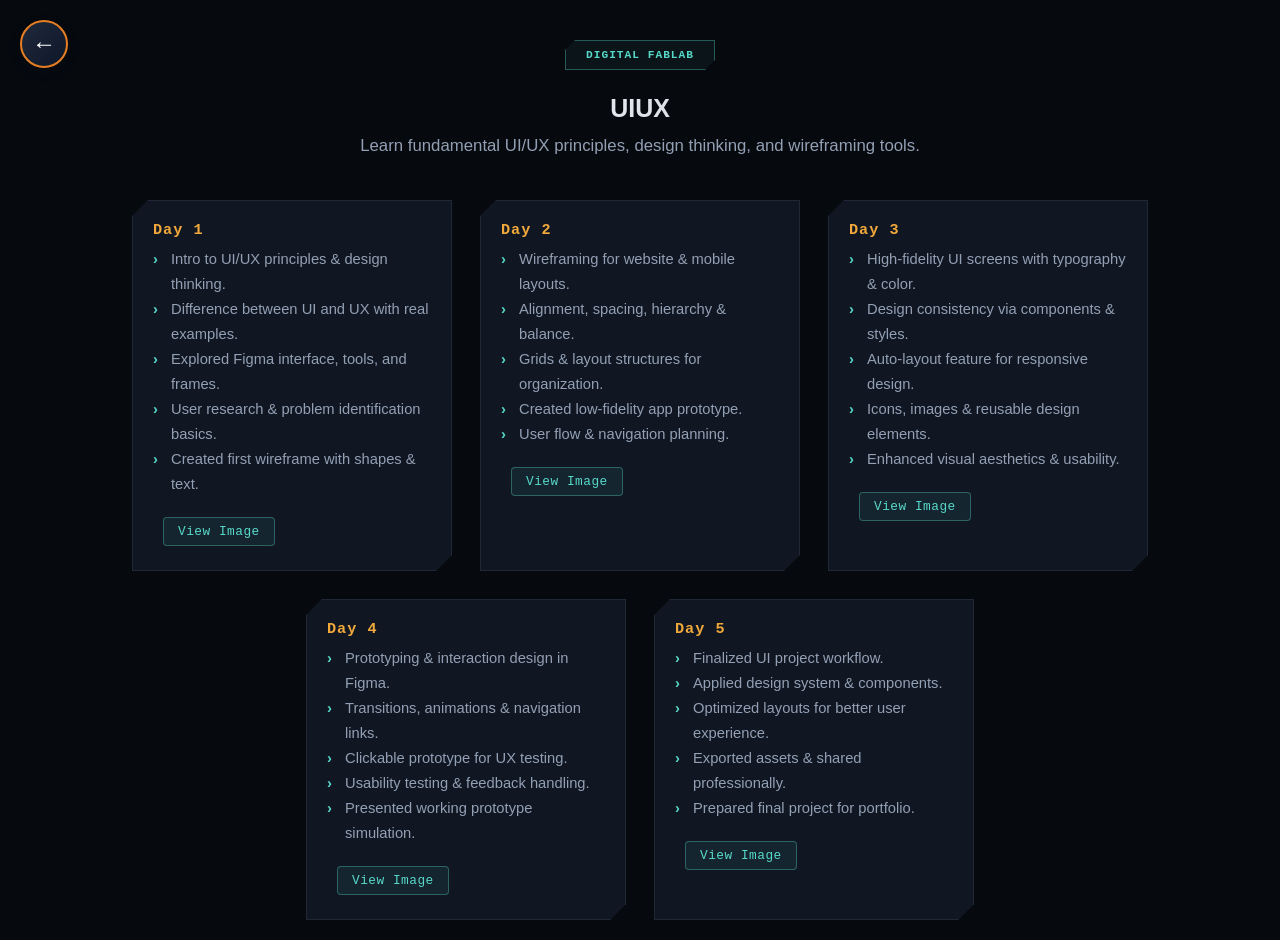
==== commit 4e1725be: "Update mywebsec.html" ====
--- a/mywebsec.html
+++ b/mywebsec.html
@@ -224,7 +224,7 @@
 
 
  
-   <h1 id="webdev"> uiuxExploreBtn</h1> 
+   <h1 id="webdev">UIUX</h1> 
    <p class="pardev">Learn fundamental UI/UX principles, design thinking, and wireframing tools.</p>
 <div class="badabox">
   <div class="chhotobox">
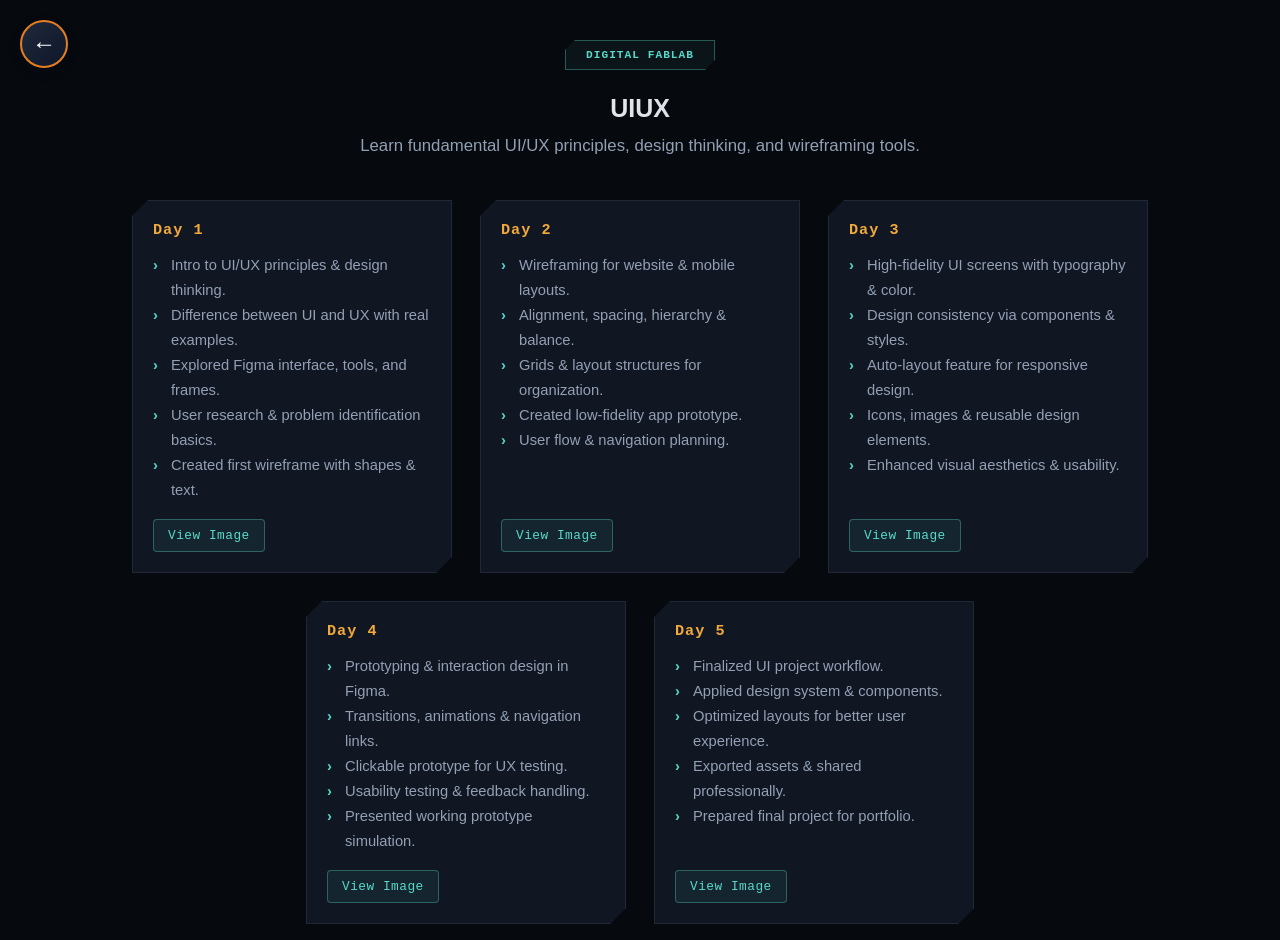
==== commit 85c7fc95: "Update mywebsec.html" ====
--- a/mywebsec.html
+++ b/mywebsec.html
@@ -3,9 +3,10 @@
 <head>
   <meta charset="UTF-8">
   <meta name="viewport" content="width=device-width, initial-scale=1.0">
-  <title>Digital Fablab - Web Development</title>
-  <style>.canvas-grid-bg {
-    position: fixed;
+  <title>Digital Fablab - UI/UX</title>
+  <style>
+.canvas-grid-bg {
+  position: fixed;
   inset: 0;
   z-index: -1;
   background-image:
@@ -38,7 +39,7 @@
 
 #webdev {
   font-family: var(--font-display);
-  font-size:25px;
+  font-size: 25px;
   text-align: center;
   margin-top: 24px;
   background: linear-gradient(135deg, #fff 30%, var(--text-dim));
@@ -73,6 +74,9 @@
   padding: 20px;
   clip-path: polygon(16px 0, 100% 0, 100% calc(100% - 16px), calc(100% - 16px) 100%, 0 100%, 0 16px);
   transition: transform 0.35s cubic-bezier(0.25, 1, 0.5, 1), box-shadow 0.35s ease, border-color 0.3s ease;
+  display: flex;
+  flex-direction: column;
+  justify-content: space-between;
 }
 
 .chhotobox:hover {
@@ -89,23 +93,8 @@
   letter-spacing: 1px;
   margin-bottom: 6px;
 }
-.chhotobox img{
-width: 310px;
-height: 190px;
-padding: 10px;
-display: flex;
-align-items: center;
-}
-
-/* NEW: hide image by default, only show when card has .show-img */
-.chhotobox img {
-  display: none;
-}
-.chhotobox.show-img img {
-  display: flex;
-}
-
-/* NEW: view button */
+
+/* View button */
 .view-img-btn {
   font-family: var(--font-mono);
   font-size: 0.8rem;
@@ -113,25 +102,24 @@
   color: var(--cyan);
   background: rgba(87, 217, 201, 0.08);
   border: 1px solid rgba(87, 217, 201, 0.35);
-  padding: 6px 14px;
+  padding: 8px 14px;
   cursor: pointer;
   border-radius: 4px;
-  margin: 6px 0 4px;
+  margin-top: 16px;
   transition: background 0.2s ease, color 0.2s ease;
-  margin-top: 20px;
-  margin-left: 10px;
+  width: fit-content;
 }
 .view-img-btn:hover {
   background: var(--cyan);
   color: #0f172a;
 }
 
-/* NEW: lightbox modal for full view */
+/* Lightbox modal for full view */
 .img-modal-overlay {
   display: none;
   position: fixed;
   inset: 0;
-  background: rgba(0, 0, 0, 0.8);
+  background: rgba(0, 0, 0, 0.85);
   z-index: 10000;
   align-items: center;
   justify-content: center;
@@ -166,6 +154,7 @@
   list-style: none;
   padding: 0;
   margin-top: 8px;
+  flex-grow: 1;
 }
 
 .chhotobox ul li {
@@ -184,142 +173,96 @@
   font-weight: 700;
 }
 
-/* Image placeholder frame */
-.image-placeholder-frame {
-  border: 1px dashed rgba(148, 163, 184, 0.3);
-  background: var(--panel-2);
-  display: flex;
-  align-items: center;
-  justify-content: center;
-  border-radius: 4px;
-}
-
-.placeholder-text {
-  font-family: var(--font-mono);
-  font-size: 0.8rem;
-  color: var(--text-dim);
-  letter-spacing: 0.5px;
-}
-
-
-
 /* Go back button placement */
 .goBackBtn {
   display: block;
   margin: 0 auto 60px;
 }
-h1{
+h1 {
   font-size: 25px;
 }
-    
-    </style>
+  </style>
   <link href="./style.css" rel="stylesheet">
 </head>
 <body>
 
   <div class="digfab">
-   <h1 id="y"> Digital Fablab</h1>
+    <h1 id="y">Digital Fablab</h1>
   </div>
 
-
-
- 
-   <h1 id="webdev">UIUX</h1> 
-   <p class="pardev">Learn fundamental UI/UX principles, design thinking, and wireframing tools.</p>
-<div class="badabox">
-  <div class="chhotobox">
-    <h1>Day 1</h1>
-    
-    <img src="./uiux1.jpeg">
-   
-    <ul>
-        
+  <h1 id="webdev">UIUX</h1> 
+  <p class="pardev">Learn fundamental UI/UX principles, design thinking, and wireframing tools.</p>
+
+  <div class="badabox">
+    <div class="chhotobox">
+      <h1>Day 1</h1>
+      <ul>
         <li>Intro to UI/UX principles & design thinking.</li>
         <li>Difference between UI and UX with real examples.</li>
         <li>Explored Figma interface, tools, and frames.</li>
         <li>User research & problem identification basics.</li>
         <li>Created first wireframe with shapes & text.</li>
-    </ul>
-    <button class="view-img-btn" onclick="openImgModal('./uiux1.jpeg')">View Image</button>
-
-  </div>
-  <div class="chhotobox">
-    <h1>Day 2</h1>
-   
-    <img src="./uiux2.jpeg">
-    
-    <ul>
-        
-          <li>Wireframing for website & mobile layouts.</li>
+      </ul>
+      <button class="view-img-btn" onclick="openImgModal('./photos/uiux1.jpeg')">View Image</button>
+    </div>
+
+    <div class="chhotobox">
+      <h1>Day 2</h1>
+      <ul>
+        <li>Wireframing for website & mobile layouts.</li>
         <li>Alignment, spacing, hierarchy & balance.</li>
         <li>Grids & layout structures for organization.</li>
         <li>Created low-fidelity app prototype.</li>
         <li>User flow & navigation planning.</li>
-
-    </ul>
-    <button class="view-img-btn" onclick="openImgModal('./uiux2.jpeg')">View Image</button>
-
-  </div>
-  <div class="chhotobox">
-    <h1>Day 3</h1>
-    
-    <img src="./uiux3.jpeg">
-    
-    <ul>
-        
-         <li>High-fidelity UI screens with typography & color.</li>
+      </ul>
+      <button class="view-img-btn" onclick="openImgModal('./photos/uiux2.jpeg')">View Image</button>
+    </div>
+
+    <div class="chhotobox">
+      <h1>Day 3</h1>
+      <ul>
+        <li>High-fidelity UI screens with typography & color.</li>
         <li>Design consistency via components & styles.</li>
         <li>Auto-layout feature for responsive design.</li>
         <li>Icons, images & reusable design elements.</li>
         <li>Enhanced visual aesthetics & usability.</li>
-
-    </ul>
-   <button class="view-img-btn" onclick="openImgModal('./uiux3.jpeg')">View Image</button>
-  </div>
-  <div class="chhotobox">
-   <h1>Day 4</h1>
-    
-    <img src="./uiux4.jpeg">
-    
-    <ul>
-        
+      </ul>
+      <button class="view-img-btn" onclick="openImgModal('./photos/uiux3.jpeg')">View Image</button>
+    </div>
+
+    <div class="chhotobox">
+      <h1>Day 4</h1>
+      <ul>
         <li>Prototyping & interaction design in Figma.</li>
         <li>Transitions, animations & navigation links.</li>
         <li>Clickable prototype for UX testing.</li>
         <li>Usability testing & feedback handling.</li>
         <li>Presented working prototype simulation.</li>
-
-    </ul>
-    <button class="view-img-btn" onclick="openImgModal('./uiux4.jpeg')">View Image</button>
-  </div>
-  <div class="chhotobox">
-    <h1>Day 5</h1>
-   
-    <img src="./uiux5.png">
-   
-    <ul>
-       <li>Finalized UI project workflow.</li>
+      </ul>
+      <button class="view-img-btn" onclick="openImgModal('./photos/uiux4.jpeg')">View Image</button>
+    </div>
+
+    <div class="chhotobox">
+      <h1>Day 5</h1>
+      <ul>
+        <li>Finalized UI project workflow.</li>
         <li>Applied design system & components.</li>
         <li>Optimized layouts for better user experience.</li>
         <li>Exported assets & shared professionally.</li>
         <li>Prepared final project for portfolio.</li>
-
-    </ul>
-    <button class="view-img-btn" onclick="openImgModal('./uiux5.jpeg')">View Image</button>
+      </ul>
+      <button class="view-img-btn" onclick="openImgModal('./photos/uiux5.jpeg')">View Image</button>
+    </div>
   </div>
- 
-</div>
-
-<!-- NEW: modal overlay used to show the full image on click -->
-<div class="img-modal-overlay" id="imgModalOverlay" onclick="closeImgModal(event)">
-  <div class="img-modal-close" onclick="closeImgModal(event)">&times;</div>
-  <img id="imgModalImage" src="" alt="Preview">
-</div>
-
-  
+
+  <!-- Lightbox modal -->
+  <div class="img-modal-overlay" id="imgModalOverlay" onclick="closeImgModal(event)">
+    <div class="img-modal-close" onclick="closeImgModal(event)">&times;</div>
+    <img id="imgModalImage" src="" alt="Preview">
+  </div>
+
   <script src="./script.js"></script>
   <script>
-    // NEW: open/close logic for the image lightbox
     function openImgModal(src) {
       const overlay = document.getElementById('imgModalOverlay');
       const img = document.getElementById('imgModalImage');
@@ -327,41 +270,36 @@
       overlay.classList.add('active');
     }
     function closeImgModal(e) {
-      // close when clicking the overlay background or the close button
       if (e.target.id === 'imgModalOverlay' || e.target.classList.contains('img-modal-close')) {
         document.getElementById('imgModalOverlay').classList.remove('active');
       }
     }
   </script>
 
-  
-<!-- Perfect Redirection Back Arrow Button -->
-<a href="index.html#modules" style="
-    position: fixed;
-    top: 20px;
-    left: 20px;
-    width: 48px;
-    height: 48px;
-    background: linear-gradient(135deg, #1e293b, #0f172a);
-    color: #ffffff;
-    border-radius: 50%;
-    display: flex;
-    align-items: center;
-    justify-content: center;
-    text-decoration: none;
-    font-size: 1.5rem;
-    box-shadow: 0 4px 12px rgba(15, 23, 42, 0.2);
-    z-index: 9999;
-    border: 2px solid #e67e22;
-    transition: all 0.3s cubic-bezier(0.4, 0, 0.2, 1);
-" 
-onmouseover="this.style.transform='scale(1.1)'; this.style.background='linear-gradient(135deg, #e67e22, #d35400)'; this.style.boxShadow='0 6px 18px rgba(230, 126, 34, 0.4)'; this.style.borderColor='#ffffff';" 
-onmouseout="this.style.transform='scale(1)'; this.style.background='linear-gradient(135deg, #1e293b, #0f172a)'; this.style.boxShadow='0 4px 12px rgba(15, 23, 42, 0.2)'; this.style.borderColor='#e67e22';">
-    &#8592;
-</a>
-
-
-
+  <!-- Redirection Back Arrow Button -->
+  <a href="index.html#modules" style="
+      position: fixed;
+      top: 20px;
+      left: 20px;
+      width: 48px;
+      height: 48px;
+      background: linear-gradient(135deg, #1e293b, #0f172a);
+      color: #ffffff;
+      border-radius: 50%;
+      display: flex;
+      align-items: center;
+      justify-content: center;
+      text-decoration: none;
+      font-size: 1.5rem;
+      box-shadow: 0 4px 12px rgba(15, 23, 42, 0.2);
+      z-index: 9999;
+      border: 2px solid #e67e22;
+      transition: all 0.3s cubic-bezier(0.4, 0, 0.2, 1);
+  " 
+  onmouseover="this.style.transform='scale(1.1)'; this.style.background='linear-gradient(135deg, #e67e22, #d35400)'; this.style.boxShadow='0 6px 18px rgba(230, 126, 34, 0.4)'; this.style.borderColor='#ffffff';" 
+  onmouseout="this.style.transform='scale(1)'; this.style.background='linear-gradient(135deg, #1e293b, #0f172a)'; this.style.boxShadow='0 4px 12px rgba(15, 23, 42, 0.2)'; this.style.borderColor='#e67e22';">
+      &#8592;
+  </a>
 
 </body>
 </html>
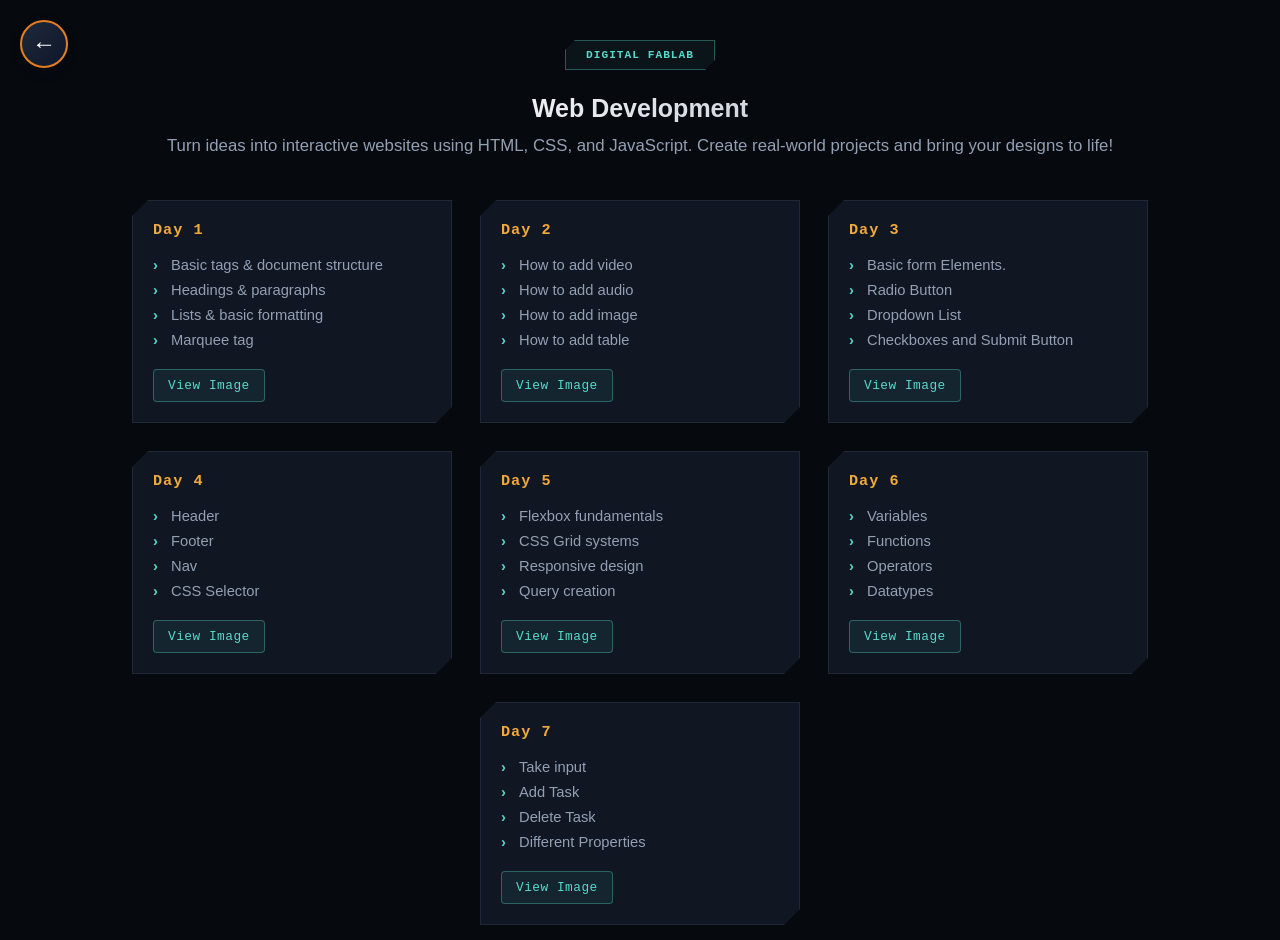
==== commit 9b768c18: "Update mywebsec.html" ====
--- a/mywebsec.html
+++ b/mywebsec.html
@@ -3,7 +3,7 @@
 <head>
   <meta charset="UTF-8">
   <meta name="viewport" content="width=device-width, initial-scale=1.0">
-  <title>Digital Fablab - UI/UX</title>
+  <title>Digital Fablab - Web Development</title>
   <style>
 .canvas-grid-bg {
   position: fixed;
@@ -109,6 +109,7 @@
   transition: background 0.2s ease, color 0.2s ease;
   width: fit-content;
 }
+
 .view-img-btn:hover {
   background: var(--cyan);
   color: #0f172a;
@@ -124,15 +125,19 @@
   align-items: center;
   justify-content: center;
 }
+
 .img-modal-overlay.active {
   display: flex;
 }
+
 .img-modal-overlay img {
   max-width: 90vw;
   max-height: 85vh;
   border: 2px solid var(--amber, #f2a93b);
   border-radius: 6px;
-}
+  object-fit: contain;
+}
+
 .img-modal-close {
   position: absolute;
   top: 24px;
@@ -173,11 +178,6 @@
   font-weight: 700;
 }
 
-/* Go back button placement */
-.goBackBtn {
-  display: block;
-  margin: 0 auto 60px;
-}
 h1 {
   font-size: 25px;
 }
@@ -190,68 +190,86 @@
     <h1 id="y">Digital Fablab</h1>
   </div>
 
-  <h1 id="webdev">UIUX</h1> 
-  <p class="pardev">Learn fundamental UI/UX principles, design thinking, and wireframing tools.</p>
+  <h1 id="webdev">Web Development</h1> 
+  <p class="pardev">Turn ideas into interactive websites using HTML, CSS, and JavaScript.
+Create real-world projects and bring your designs to life!</p>
 
   <div class="badabox">
     <div class="chhotobox">
       <h1>Day 1</h1>
       <ul>
-        <li>Intro to UI/UX principles & design thinking.</li>
-        <li>Difference between UI and UX with real examples.</li>
-        <li>Explored Figma interface, tools, and frames.</li>
-        <li>User research & problem identification basics.</li>
-        <li>Created first wireframe with shapes & text.</li>
-      </ul>
-      <button class="view-img-btn" onclick="openImgModal('./photos/uiux1.jpeg')">View Image</button>
+        <li>Basic tags & document structure</li>
+        <li>Headings & paragraphs</li> 
+        <li>Lists & basic formatting</li>
+        <li>Marquee tag</li>
+      </ul>
+      <button class="view-img-btn" onclick="openImgModal(event, './photos/pro1.jpeg')">View Image</button>
     </div>
 
     <div class="chhotobox">
       <h1>Day 2</h1>
       <ul>
-        <li>Wireframing for website & mobile layouts.</li>
-        <li>Alignment, spacing, hierarchy & balance.</li>
-        <li>Grids & layout structures for organization.</li>
-        <li>Created low-fidelity app prototype.</li>
-        <li>User flow & navigation planning.</li>
-      </ul>
-      <button class="view-img-btn" onclick="openImgModal('./photos/uiux2.jpeg')">View Image</button>
+        <li>How to add video</li>
+        <li>How to add audio</li> 
+        <li>How to add image</li>
+        <li>How to add table</li>
+      </ul>
+      <button class="view-img-btn" onclick="openImgModal(event, './photos/pro2.jpeg')">View Image</button>
     </div>
 
     <div class="chhotobox">
       <h1>Day 3</h1>
       <ul>
-        <li>High-fidelity UI screens with typography & color.</li>
-        <li>Design consistency via components & styles.</li>
-        <li>Auto-layout feature for responsive design.</li>
-        <li>Icons, images & reusable design elements.</li>
-        <li>Enhanced visual aesthetics & usability.</li>
-      </ul>
-      <button class="view-img-btn" onclick="openImgModal('./photos/uiux3.jpeg')">View Image</button>
+        <li>Basic form Elements.</li>
+        <li>Radio Button</li> 
+        <li>Dropdown List</li>
+        <li>Checkboxes and Submit Button</li>
+      </ul>
+      <button class="view-img-btn" onclick="openImgModal(event, './photos/pro3.jpeg')">View Image</button>
     </div>
 
     <div class="chhotobox">
       <h1>Day 4</h1>
       <ul>
-        <li>Prototyping & interaction design in Figma.</li>
-        <li>Transitions, animations & navigation links.</li>
-        <li>Clickable prototype for UX testing.</li>
-        <li>Usability testing & feedback handling.</li>
-        <li>Presented working prototype simulation.</li>
-      </ul>
-      <button class="view-img-btn" onclick="openImgModal('./photos/uiux4.jpeg')">View Image</button>
+        <li>Header</li>
+        <li>Footer</li> 
+        <li>Nav</li>
+        <li>CSS Selector</li>
+      </ul>
+      <button class="view-img-btn" onclick="openImgModal(event, './photos/pro4.jpeg')">View Image</button>
     </div>
 
     <div class="chhotobox">
       <h1>Day 5</h1>
       <ul>
-        <li>Finalized UI project workflow.</li>
-        <li>Applied design system & components.</li>
-        <li>Optimized layouts for better user experience.</li>
-        <li>Exported assets & shared professionally.</li>
-        <li>Prepared final project for portfolio.</li>
-      </ul>
-      <button class="view-img-btn" onclick="openImgModal('./photos/uiux5.jpeg')">View Image</button>
+        <li>Flexbox fundamentals</li>
+        <li>CSS Grid systems</li>
+        <li>Responsive design</li>
+        <li>Query creation</li>
+      </ul>
+      <button class="view-img-btn" onclick="openImgModal(event, './photos/pro5.jpeg')">View Image</button>
+    </div>
+
+    <div class="chhotobox">
+      <h1>Day 6</h1>
+      <ul>
+        <li>Variables</li>
+        <li>Functions</li> 
+        <li>Operators</li>
+        <li>Datatypes</li>
+      </ul>
+      <button class="view-img-btn" onclick="openImgModal(event, './photos/pro6.png')">View Image</button>
+    </div>
+
+    <div class="chhotobox">
+      <h1>Day 7</h1>
+      <ul>
+        <li>Take input</li>
+        <li>Add Task</li> 
+        <li>Delete Task</li>
+        <li>Different Properties</li>
+      </ul>
+      <button class="view-img-btn" onclick="openImgModal(event, './photos/pro7.jpeg')">View Image</button>
     </div>
   </div>
 
@@ -263,12 +281,14 @@
 
   <script src="./script.js"></script>
   <script>
-    function openImgModal(src) {
+    function openImgModal(event, src) {
+      if (event) event.stopPropagation();
       const overlay = document.getElementById('imgModalOverlay');
       const img = document.getElementById('imgModalImage');
       img.src = src;
       overlay.classList.add('active');
     }
+
     function closeImgModal(e) {
       if (e.target.id === 'imgModalOverlay' || e.target.classList.contains('img-modal-close')) {
         document.getElementById('imgModalOverlay').classList.remove('active');
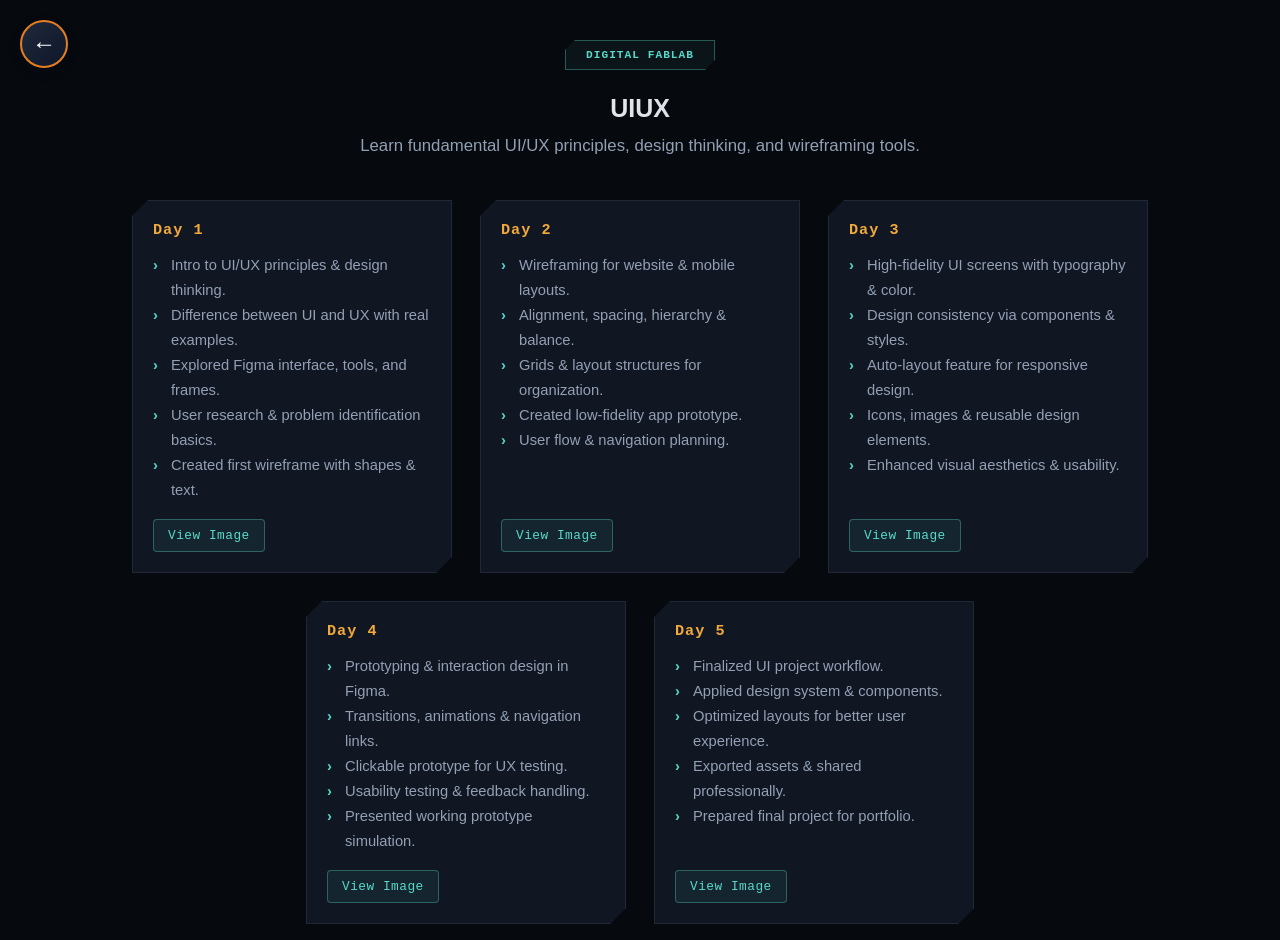
==== commit b425e185: "Update mywebsec.html" ====
--- a/mywebsec.html
+++ b/mywebsec.html
@@ -3,7 +3,7 @@
 <head>
   <meta charset="UTF-8">
   <meta name="viewport" content="width=device-width, initial-scale=1.0">
-  <title>Digital Fablab - Web Development</title>
+  <title>Digital Fablab - UI/UX</title>
   <style>
 .canvas-grid-bg {
   position: fixed;
@@ -178,6 +178,12 @@
   font-weight: 700;
 }
 
+/* Go back button placement */
+.goBackBtn {
+  display: block;
+  margin: 0 auto 60px;
+}
+
 h1 {
   font-size: 25px;
 }
@@ -190,86 +196,68 @@
     <h1 id="y">Digital Fablab</h1>
   </div>
 
-  <h1 id="webdev">Web Development</h1> 
-  <p class="pardev">Turn ideas into interactive websites using HTML, CSS, and JavaScript.
-Create real-world projects and bring your designs to life!</p>
+  <h1 id="webdev">UIUX</h1> 
+  <p class="pardev">Learn fundamental UI/UX principles, design thinking, and wireframing tools.</p>
 
   <div class="badabox">
     <div class="chhotobox">
       <h1>Day 1</h1>
       <ul>
-        <li>Basic tags & document structure</li>
-        <li>Headings & paragraphs</li> 
-        <li>Lists & basic formatting</li>
-        <li>Marquee tag</li>
-      </ul>
-      <button class="view-img-btn" onclick="openImgModal(event, './photos/pro1.jpeg')">View Image</button>
+        <li>Intro to UI/UX principles & design thinking.</li>
+        <li>Difference between UI and UX with real examples.</li>
+        <li>Explored Figma interface, tools, and frames.</li>
+        <li>User research & problem identification basics.</li>
+        <li>Created first wireframe with shapes & text.</li>
+      </ul>
+      <button class="view-img-btn" onclick="openImgModal(event, './photos/uiux1.jpeg')">View Image</button>
     </div>
 
     <div class="chhotobox">
       <h1>Day 2</h1>
       <ul>
-        <li>How to add video</li>
-        <li>How to add audio</li> 
-        <li>How to add image</li>
-        <li>How to add table</li>
-      </ul>
-      <button class="view-img-btn" onclick="openImgModal(event, './photos/pro2.jpeg')">View Image</button>
+        <li>Wireframing for website & mobile layouts.</li>
+        <li>Alignment, spacing, hierarchy & balance.</li>
+        <li>Grids & layout structures for organization.</li>
+        <li>Created low-fidelity app prototype.</li>
+        <li>User flow & navigation planning.</li>
+      </ul>
+      <button class="view-img-btn" onclick="openImgModal(event, './photos/uiux2.png')">View Image</button>
     </div>
 
     <div class="chhotobox">
       <h1>Day 3</h1>
       <ul>
-        <li>Basic form Elements.</li>
-        <li>Radio Button</li> 
-        <li>Dropdown List</li>
-        <li>Checkboxes and Submit Button</li>
-      </ul>
-      <button class="view-img-btn" onclick="openImgModal(event, './photos/pro3.jpeg')">View Image</button>
+        <li>High-fidelity UI screens with typography & color.</li>
+        <li>Design consistency via components & styles.</li>
+        <li>Auto-layout feature for responsive design.</li>
+        <li>Icons, images & reusable design elements.</li>
+        <li>Enhanced visual aesthetics & usability.</li>
+      </ul>
+      <button class="view-img-btn" onclick="openImgModal(event, './photos/uiux3.png')">View Image</button>
     </div>
 
     <div class="chhotobox">
       <h1>Day 4</h1>
       <ul>
-        <li>Header</li>
-        <li>Footer</li> 
-        <li>Nav</li>
-        <li>CSS Selector</li>
-      </ul>
-      <button class="view-img-btn" onclick="openImgModal(event, './photos/pro4.jpeg')">View Image</button>
+        <li>Prototyping & interaction design in Figma.</li>
+        <li>Transitions, animations & navigation links.</li>
+        <li>Clickable prototype for UX testing.</li>
+        <li>Usability testing & feedback handling.</li>
+        <li>Presented working prototype simulation.</li>
+      </ul>
+      <button class="view-img-btn" onclick="openImgModal(event, './photos/uiux4.png')">View Image</button>
     </div>
 
     <div class="chhotobox">
       <h1>Day 5</h1>
       <ul>
-        <li>Flexbox fundamentals</li>
-        <li>CSS Grid systems</li>
-        <li>Responsive design</li>
-        <li>Query creation</li>
-      </ul>
-      <button class="view-img-btn" onclick="openImgModal(event, './photos/pro5.jpeg')">View Image</button>
-    </div>
-
-    <div class="chhotobox">
-      <h1>Day 6</h1>
-      <ul>
-        <li>Variables</li>
-        <li>Functions</li> 
-        <li>Operators</li>
-        <li>Datatypes</li>
-      </ul>
-      <button class="view-img-btn" onclick="openImgModal(event, './photos/pro6.png')">View Image</button>
-    </div>
-
-    <div class="chhotobox">
-      <h1>Day 7</h1>
-      <ul>
-        <li>Take input</li>
-        <li>Add Task</li> 
-        <li>Delete Task</li>
-        <li>Different Properties</li>
-      </ul>
-      <button class="view-img-btn" onclick="openImgModal(event, './photos/pro7.jpeg')">View Image</button>
+        <li>Finalized UI project workflow.</li>
+        <li>Applied design system & components.</li>
+        <li>Optimized layouts for better user experience.</li>
+        <li>Exported assets & shared professionally.</li>
+        <li>Prepared final project for portfolio.</li>
+      </ul>
+      <button class="view-img-btn" onclick="openImgModal(event, './photos/uiux5.png')">View Image</button>
     </div>
   </div>
 
@@ -285,6 +273,11 @@
       if (event) event.stopPropagation();
       const overlay = document.getElementById('imgModalOverlay');
       const img = document.getElementById('imgModalImage');
+      
+      img.onerror = function() {
+        console.error("Image load fail ho gayi: " + src);
+      };
+      
       img.src = src;
       overlay.classList.add('active');
     }
